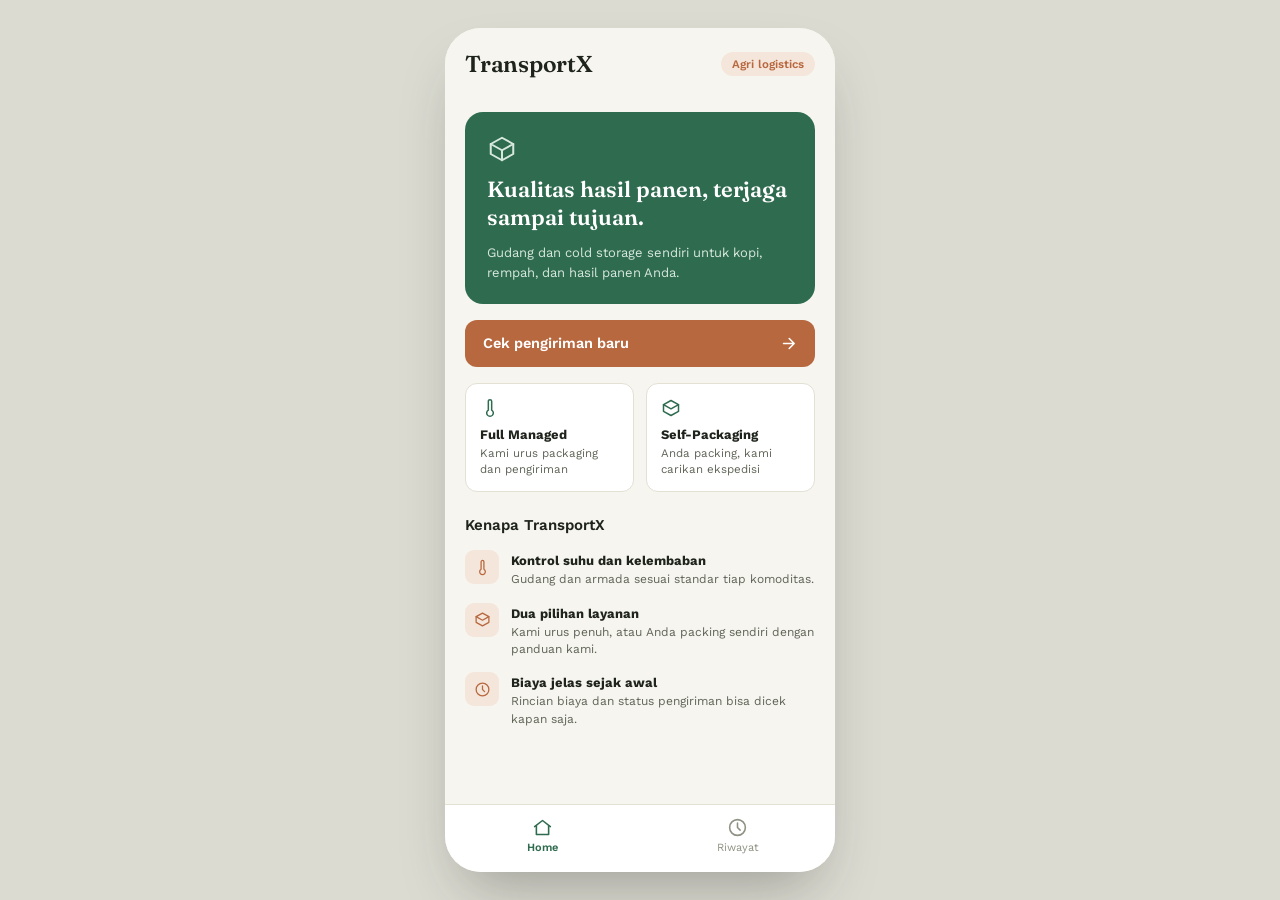
==== prototipe/index.html @ 49e521c5 "Initial commit: TransportX landing page and prototype - Landing page (index.html, style.css, script." ====
<!DOCTYPE html>
<html lang="id">
<head>
  <meta charset="UTF-8">
  <meta name="viewport" content="width=device-width, initial-scale=1.0, viewport-fit=cover">
  <title>TransportX — Prototype</title>
  <link rel="preconnect" href="https://fonts.googleapis.com">
  <link rel="preconnect" href="https://fonts.gstatic.com" crossorigin>
  <link href="https://fonts.googleapis.com/css2?family=Fraunces:opsz,wght@9..144,500;9..144,600&family=Work+Sans:wght@400;500;600&display=swap" rel="stylesheet">
  <link rel="stylesheet" href="style.css">
</head>
<body>

<div class="phone">
  <main id="app">

    <!-- ========== 1. HOME ========== -->
    <section class="screen active" id="screen-home" data-tabbar="true">
      <header class="topbar">
        <span class="brand">TransportX</span>
        <span class="pill">Agri logistics</span>
      </header>

      <div class="screen-body">
        <div class="hero">
          <svg class="hero-icon" viewBox="0 0 24 24" aria-hidden="true"><path d="M21 8l-9-5-9 5 9 5 9-5z"/><path d="M3 8v8l9 5 9-5V8"/><path d="M12 13v8"/></svg>
          <h1>Kualitas hasil panen, terjaga sampai tujuan.</h1>
          <p>Gudang dan cold storage sendiri untuk kopi, rempah, dan hasil panen Anda.</p>
        </div>

        <button class="btn btn-accent btn-wide" data-go="input">
          <span>Cek pengiriman baru</span>
          <svg viewBox="0 0 24 24" aria-hidden="true"><path d="M5 12h14M13 5l7 7-7 7"/></svg>
        </button>

        <div class="duo">
          <div class="mini-card">
            <svg viewBox="0 0 24 24" aria-hidden="true"><path d="M14 4v10.5a4 4 0 1 1-4 0V4a2 2 0 1 1 4 0z"/></svg>
            <strong>Full Managed</strong>
            <span>Kami urus packaging dan pengiriman</span>
          </div>
          <div class="mini-card">
            <svg viewBox="0 0 24 24" aria-hidden="true"><path d="M21 8l-9-5-9 5 9 5 9-5z"/><path d="M3 8v8l9 5 9-5V8"/></svg>
            <strong>Self-Packaging</strong>
            <span>Anda packing, kami carikan ekspedisi</span>
          </div>
        </div>

        <h2 class="section-label">Kenapa TransportX</h2>
        <ul class="why-list">
          <li>
            <span class="why-icon"><svg viewBox="0 0 24 24" aria-hidden="true"><path d="M14 4v10.5a4 4 0 1 1-4 0V4a2 2 0 1 1 4 0z"/></svg></span>
            <div><strong>Kontrol suhu dan kelembaban</strong><p>Gudang dan armada sesuai standar tiap komoditas.</p></div>
          </li>
          <li>
            <span class="why-icon"><svg viewBox="0 0 24 24" aria-hidden="true"><path d="M21 8l-9-5-9 5 9 5 9-5z"/><path d="M3 8v8l9 5 9-5V8"/></svg></span>
            <div><strong>Dua pilihan layanan</strong><p>Kami urus penuh, atau Anda packing sendiri dengan panduan kami.</p></div>
          </li>
          <li>
            <span class="why-icon"><svg viewBox="0 0 24 24" aria-hidden="true"><circle cx="12" cy="12" r="9"/><path d="M12 7v5l3 3"/></svg></span>
            <div><strong>Biaya jelas sejak awal</strong><p>Rincian biaya dan status pengiriman bisa dicek kapan saja.</p></div>
          </li>
        </ul>
      </div>
    </section>

    <!-- ========== 2. INPUT DATA ========== -->
    <section class="screen" id="screen-input">
      <header class="topbar topbar-nav">
        <button class="icon-btn" data-back aria-label="Kembali"><svg viewBox="0 0 24 24"><path d="M19 12H5M12 19l-7-7 7-7"/></svg></button>
        <span class="title">Data pengiriman</span>
      </header>

      <div class="screen-body">
        <div class="field">
          <label for="f-komoditas">Jenis komoditas</label>
          <div class="select-wrap">
            <select id="f-komoditas"></select>
            <svg viewBox="0 0 24 24" aria-hidden="true"><path d="M6 9l6 6 6-6"/></svg>
          </div>
        </div>

        <div class="field">
          <label for="f-berat">Berat (kg)</label>
          <input id="f-berat" type="number" min="1" inputmode="numeric" placeholder="Contoh: 500">
          <div class="chips" id="berat-chips">
            <button type="button" class="chip" data-berat="100">100 kg</button>
            <button type="button" class="chip" data-berat="250">250 kg</button>
            <button type="button" class="chip" data-berat="500">500 kg</button>
            <button type="button" class="chip" data-berat="1000">1 ton</button>
          </div>
        </div>

        <div class="field">
          <label for="f-asal">Kota asal</label>
          <div class="combo" id="combo-asal">
            <input id="f-asal" type="text" autocomplete="off" placeholder="Cari kota atau sentra produksi"
                   role="combobox" aria-expanded="false" aria-autocomplete="list" aria-controls="list-asal">
            <svg class="combo-chev" viewBox="0 0 24 24" aria-hidden="true"><path d="M6 9l6 6 6-6"/></svg>
            <ul class="combo-list" id="list-asal" role="listbox" aria-label="Pilihan kota asal"></ul>
          </div>
        </div>

        <div class="field">
          <label for="f-tujuan">Kota tujuan</label>
          <div class="combo" id="combo-tujuan">
            <input id="f-tujuan" type="text" autocomplete="off" placeholder="Cari kota tujuan"
                   role="combobox" aria-expanded="false" aria-autocomplete="list" aria-controls="list-tujuan">
            <svg class="combo-chev" viewBox="0 0 24 24" aria-hidden="true"><path d="M6 9l6 6 6-6"/></svg>
            <ul class="combo-list" id="list-tujuan" role="listbox" aria-label="Pilihan kota tujuan"></ul>
          </div>
        </div>

        <div class="callout">
          <svg viewBox="0 0 24 24" aria-hidden="true"><circle cx="12" cy="12" r="9"/><path d="M12 8v5"/><path d="M12 16h.01"/></svg>
          <p>Panduan packaging dan estimasi biaya akan menyesuaikan jenis komoditas yang Anda pilih.</p>
        </div>
      </div>

      <footer class="screen-footer">
        <button class="btn btn-primary btn-wide" id="btn-input-next">Lanjutkan</button>
      </footer>
    </section>

    <!-- ========== 3. PILIH LAYANAN ========== -->
    <section class="screen" id="screen-layanan">
      <header class="topbar topbar-nav">
        <button class="icon-btn" data-back aria-label="Kembali"><svg viewBox="0 0 24 24"><path d="M19 12H5M12 19l-7-7 7-7"/></svg></button>
        <span class="title">Pilih layanan</span>
      </header>

      <div class="screen-body">
        <div class="summary-card" id="layanan-summary"></div>

        <p class="lead">Mau packaging diurus siapa?</p>

        <button class="option-card" data-go="managed">
          <span class="option-icon"><svg viewBox="0 0 24 24" aria-hidden="true"><path d="M3 21h18"/><path d="M5 21V9l7-5 7 5v12"/><path d="M9 21v-6h6v6"/></svg></span>
          <span class="option-text">
            <strong>Full Managed</strong>
            <span>Kirim barang ke gudang kami. Packing, penyimpanan, dan pengiriman kami yang urus.</span>
            <em id="price-managed"></em>
          </span>
          <svg class="chev" viewBox="0 0 24 24" aria-hidden="true"><path d="M9 6l6 6-6 6"/></svg>
        </button>

        <button class="option-card" data-go="self">
          <span class="option-icon"><svg viewBox="0 0 24 24" aria-hidden="true"><path d="M21 8l-9-5-9 5 9 5 9-5z"/><path d="M3 8v8l9 5 9-5V8"/></svg></span>
          <span class="option-text">
            <strong>Self-Packaging</strong>
            <span>Anda packing sendiri dengan panduan kami, lalu pilih ekspedisi yang sesuai.</span>
            <em id="price-self"></em>
          </span>
          <svg class="chev" viewBox="0 0 24 24" aria-hidden="true"><path d="M9 6l6 6-6 6"/></svg>
        </button>
      </div>
    </section>

    <!-- ========== 4A. FULL MANAGED ========== -->
    <section class="screen" id="screen-managed">
      <header class="topbar topbar-nav">
        <button class="icon-btn" data-back aria-label="Kembali"><svg viewBox="0 0 24 24"><path d="M19 12H5M12 19l-7-7 7-7"/></svg></button>
        <span class="title">Full Managed</span>
      </header>

      <div class="screen-body" id="managed-content"></div>

      <footer class="screen-footer">
        <div class="total-row"><span>Total estimasi</span><strong id="managed-total"></strong></div>
        <button class="btn btn-primary btn-wide" id="btn-confirm-managed">Konfirmasi pengiriman</button>
      </footer>
    </section>

    <!-- ========== 4B. SELF-PACKAGING (halaman baru) ========== -->
    <section class="screen" id="screen-self">
      <header class="topbar topbar-nav">
        <button class="icon-btn" data-back aria-label="Kembali"><svg viewBox="0 0 24 24"><path d="M19 12H5M12 19l-7-7 7-7"/></svg></button>
        <span class="title">Self-Packaging</span>
      </header>

      <div class="stepper" aria-label="Langkah self-packaging">
        <div class="step" data-step="1"><span>1</span>Panduan</div>
        <div class="step-line"></div>
        <div class="step" data-step="2"><span>2</span>Checklist</div>
        <div class="step-line"></div>
        <div class="step" data-step="3"><span>3</span>Ekspedisi</div>
      </div>

      <div class="screen-body">
        <!-- Langkah 1: panduan -->
        <h2 class="section-label">Standar untuk <span id="self-komoditas-name"></span></h2>
        <div class="spec-grid" id="self-spec"></div>

        <h3 class="sub-label">Bahan yang perlu disiapkan</h3>
        <ul class="material-list" id="self-materials"></ul>

        <!-- Langkah 2: checklist -->
        <h2 class="section-label">Checklist packing</h2>
        <p class="hint">Centang setiap langkah setelah selesai dikerjakan.</p>
        <div class="progress"><div class="progress-bar" id="self-progress"></div></div>
        <ul class="checklist" id="self-checklist"></ul>

        <!-- Langkah 3: ekspedisi -->
        <h2 class="section-label">Pilih ekspedisi</h2>
        <p class="hint" id="self-exp-hint"></p>
        <div class="exp-list" id="self-expedisi" role="radiogroup" aria-label="Pilihan ekspedisi"></div>

        <div class="cost-card" id="self-cost"></div>
        <div id="self-value"></div>
      </div>

      <footer class="screen-footer">
        <p class="footer-note" id="self-footer-note"></p>
        <button class="btn btn-primary btn-wide" id="btn-confirm-self" disabled>Konfirmasi pengiriman</button>
      </footer>
    </section>

    <!-- ========== 5. RINGKASAN ========== -->
    <section class="screen" id="screen-ringkasan">
      <header class="topbar topbar-nav">
        <button class="icon-btn" data-back aria-label="Kembali"><svg viewBox="0 0 24 24"><path d="M19 12H5M12 19l-7-7 7-7"/></svg></button>
        <span class="title">Ringkasan pengiriman</span>
      </header>

      <div class="screen-body" id="ringkasan-content"></div>

      <footer class="screen-footer">
        <button class="btn btn-ghost btn-wide" id="btn-home">Kembali ke Home</button>
      </footer>
    </section>

    <!-- ========== 6. RIWAYAT ========== -->
    <section class="screen" id="screen-riwayat" data-tabbar="true">
      <header class="topbar">
        <span class="title">Riwayat pengiriman</span>
      </header>
      <div class="screen-body" id="riwayat-list"></div>
    </section>

  </main>

  <nav class="tabbar" id="tabbar">
    <button class="tab active" data-tab="home">
      <svg viewBox="0 0 24 24" aria-hidden="true"><path d="M3 11l9-7 9 7"/><path d="M5 10v10h14V10"/></svg>
      Home
    </button>
    <button class="tab" data-tab="riwayat">
      <svg viewBox="0 0 24 24" aria-hidden="true"><circle cx="12" cy="12" r="9"/><path d="M12 7v5l3 3"/></svg>
      Riwayat
    </button>
  </nav>

  <div class="toast" id="toast" role="status" aria-live="polite"></div>
</div>

<script src="script.js"></script>
</body>
</html>
---- prototipe/style.css ----
/* ===================== TOKENS ===================== */
:root {
  --bg: #F6F5EF;
  --surface: #FFFFFF;
  --border: #E3E0D4;
  --ink: #1E231C;
  --ink-soft: #5F6457;
  --muted: #8E9283;
  --primary: #2F6B4F;
  --primary-dark: #234F3A;
  --primary-soft: #E3EFE7;
  --accent: #B8683F;
  --accent-soft: #F5E6DB;
  --danger: #A63D2F;

  --r-sm: 8px;
  --r-md: 12px;
  --r-lg: 18px;

  --font-display: 'Fraunces', Georgia, serif;
  --font-body: 'Work Sans', system-ui, -apple-system, sans-serif;
}

* { box-sizing: border-box; }

html, body { height: 100%; }

body {
  margin: 0;
  font-family: var(--font-body);
  color: var(--ink);
  background: #DCDBD2;
  display: flex;
  align-items: center;
  justify-content: center;
  -webkit-font-smoothing: antialiased;
}

button { font-family: inherit; cursor: pointer; }
button:focus-visible, input:focus-visible, select:focus-visible {
  outline: 2px solid var(--primary);
  outline-offset: 2px;
}

svg { fill: none; stroke: currentColor; stroke-width: 1.8; stroke-linecap: round; stroke-linejoin: round; }

/* ===================== PHONE FRAME ===================== */
.phone {
  position: relative;
  width: 390px;
  height: 844px;
  max-height: 100vh;
  background: var(--bg);
  border-radius: 36px;
  overflow: hidden;
  display: flex;
  flex-direction: column;
  box-shadow: 0 30px 60px -20px rgba(30, 35, 28, 0.35);
}

@media (max-width: 480px) {
  body { background: var(--bg); align-items: stretch; }
  .phone { width: 100%; height: 100dvh; max-height: none; border-radius: 0; box-shadow: none; }
}

#app { flex: 1; min-height: 0; position: relative; }

/* ===================== SCREENS ===================== */
.screen {
  position: absolute;
  inset: 0;
  display: none;
  flex-direction: column;
  background: var(--bg);
}
.screen.active { display: flex; animation: enter 0.22s ease-out; }

@keyframes enter {
  from { opacity: 0; transform: translateX(12px); }
  to   { opacity: 1; transform: none; }
}
@media (prefers-reduced-motion: reduce) {
  .screen.active { animation: none; }
}

.screen-body {
  flex: 1;
  overflow-y: auto;
  padding: 20px;
  display: flex;
  flex-direction: column;
  gap: 16px;
}

.screen-footer {
  padding: 14px 20px 22px;
  background: var(--surface);
  border-top: 1px solid var(--border);
  display: flex;
  flex-direction: column;
  gap: 10px;
}

/* ===================== TOP BAR ===================== */
.topbar {
  display: flex;
  align-items: center;
  justify-content: space-between;
  padding: 22px 20px 14px;
}
.topbar-nav {
  justify-content: flex-start;
  gap: 12px;
  background: var(--surface);
  border-bottom: 1px solid var(--border);
}
.brand {
  font-family: var(--font-display);
  font-size: 23px;
  font-weight: 600;
  letter-spacing: -0.01em;
}
.title { font-size: 16px; font-weight: 600; }
.pill {
  background: var(--accent-soft);
  color: var(--accent);
  font-size: 11.5px;
  font-weight: 600;
  padding: 5px 11px;
  border-radius: 99px;
}
.icon-btn {
  width: 36px; height: 36px;
  border: none;
  border-radius: 10px;
  background: var(--bg);
  display: grid;
  place-items: center;
  color: var(--ink);
}
.icon-btn svg { width: 18px; height: 18px; stroke-width: 2; }

/* ===================== BUTTONS ===================== */
.btn {
  border: none;
  border-radius: var(--r-md);
  padding: 15px 18px;
  font-size: 14.5px;
  font-weight: 600;
  display: inline-flex;
  align-items: center;
  justify-content: center;
  gap: 8px;
  transition: background 0.15s, opacity 0.15s;
}
.btn svg { width: 17px; height: 17px; stroke-width: 2.2; }
.btn-wide { width: 100%; }
.btn-primary { background: var(--primary); color: #fff; }
.btn-primary:hover { background: var(--primary-dark); }
.btn-primary:disabled { background: #B9C2B6; cursor: not-allowed; }
.btn-accent { background: var(--accent); color: #fff; justify-content: space-between; }
.btn-ghost { background: transparent; border: 1.5px solid var(--border); color: var(--ink); }

/* ===================== HOME ===================== */
.hero {
  background: var(--primary);
  color: #fff;
  border-radius: var(--r-lg);
  padding: 22px;
  display: flex;
  flex-direction: column;
  gap: 12px;
}
.hero-icon { width: 30px; height: 30px; stroke: #D7E8DD; stroke-width: 1.6; }
.hero h1 {
  margin: 0;
  font-family: var(--font-display);
  font-size: 22px;
  font-weight: 600;
  line-height: 1.25;
}
.hero p { margin: 0; font-size: 13px; line-height: 1.5; color: #D7E8DD; }

.duo { display: grid; grid-template-columns: 1fr 1fr; gap: 12px; }
.mini-card {
  background: var(--surface);
  border: 1px solid var(--border);
  border-radius: var(--r-md);
  padding: 14px;
  display: flex;
  flex-direction: column;
  gap: 3px;
}
.mini-card svg { width: 20px; height: 20px; color: var(--primary); margin-bottom: 6px; }
.mini-card strong { font-size: 13px; }
.mini-card span { font-size: 11.5px; color: var(--ink-soft); line-height: 1.4; }

.section-label {
  margin: 8px 0 0;
  font-size: 15px;
  font-weight: 600;
  color: var(--ink);
}
.sub-label { margin: 4px 0 0; font-size: 13px; font-weight: 600; color: var(--ink-soft); }
.hint { margin: -8px 0 0; font-size: 12px; color: var(--muted); line-height: 1.5; }
.lead { margin: 4px 0 0; font-size: 14px; font-weight: 600; }

.why-list { list-style: none; margin: 0; padding: 0; display: flex; flex-direction: column; gap: 14px; }
.why-list li { display: flex; gap: 12px; align-items: flex-start; }
.why-icon {
  width: 34px; height: 34px;
  border-radius: 9px;
  background: var(--accent-soft);
  color: var(--accent);
  display: grid;
  place-items: center;
  flex-shrink: 0;
}
.why-icon svg { width: 17px; height: 17px; }
.why-list strong { font-size: 13px; }
.why-list p { margin: 2px 0 0; font-size: 12px; color: var(--ink-soft); line-height: 1.45; }

/* ===================== FORM ===================== */
.field { display: flex; flex-direction: column; gap: 7px; min-width: 0; }
.field-row { display: flex; gap: 12px; }
/* flex:1 hanya berlaku saat field berdampingan — kalau bertumpuk, ia justru bikin field melar */
.field-row .field { flex: 1; }
.field label { font-size: 12.5px; font-weight: 600; color: var(--ink-soft); }
.field input, .field select {
  width: 100%;
  border: 1px solid var(--border);
  border-radius: 10px;
  padding: 13px 14px;
  font: inherit;
  font-size: 14px;
  color: var(--ink);
  background: var(--surface);
  appearance: none;
}
.field input.invalid { border-color: var(--danger); background: #FBF1EF; }
.select-wrap { position: relative; }
.select-wrap svg {
  position: absolute; right: 14px; top: 50%;
  width: 16px; height: 16px;
  transform: translateY(-50%);
  color: var(--ink-soft);
  pointer-events: none;
}

/* ---- tombol cepat berat ---- */
.chips { display: flex; gap: 7px; flex-wrap: wrap; }
.chip {
  border: 1px solid var(--border);
  background: var(--surface);
  color: var(--ink-soft);
  border-radius: 999px;
  padding: 6px 13px;
  font-size: 12.5px;
  font-weight: 500;
  transition: background 0.15s, border-color 0.15s, color 0.15s;
}
.chip:hover { border-color: var(--primary); }
.chip.active {
  background: var(--primary-soft);
  border-color: var(--primary);
  color: var(--primary-dark);
  font-weight: 600;
}

/* ---- dropdown kota yang bisa dicari ---- */
.combo { position: relative; }
.combo-chev {
  position: absolute; right: 14px; top: 23px;
  width: 16px; height: 16px;
  transform: translateY(-50%);
  color: var(--ink-soft);
  transition: transform 0.18s;
  cursor: pointer;
}
.combo.open .combo-chev { transform: translateY(-50%) rotate(180deg); }
.combo input { padding-right: 38px; }
.combo.open input { border-color: var(--primary); }

.combo-list {
  position: absolute;
  top: calc(100% + 6px); left: 0; right: 0;
  z-index: 20;
  margin: 0;
  padding: 6px;
  list-style: none;
  max-height: 216px;
  overflow-y: auto;
  background: var(--surface);
  border: 1px solid var(--border);
  border-radius: var(--r-md);
  box-shadow: 0 14px 28px -10px rgba(30, 35, 28, 0.28);
  display: none;
}
.combo.open .combo-list { display: block; }

.combo-item {
  display: flex;
  align-items: center;
  justify-content: space-between;
  gap: 10px;
  padding: 9px 10px;
  border-radius: var(--r-sm);
  cursor: pointer;
}
.combo-item:hover, .combo-item.active { background: var(--primary-soft); }
.combo-text { display: flex; flex-direction: column; gap: 1px; min-width: 0; }
.combo-text strong { font-size: 13.5px; font-weight: 500; }
.combo-text span { font-size: 11.5px; color: var(--muted); }
.combo-tag {
  flex-shrink: 0;
  font-size: 10px;
  font-weight: 600;
  background: var(--accent-soft);
  color: var(--accent);
  padding: 3px 8px;
  border-radius: 999px;
}
.combo-empty { padding: 14px 10px; font-size: 12.5px; color: var(--muted); text-align: center; }

.callout {
  background: var(--accent-soft);
  color: var(--accent);
  border-radius: var(--r-md);
  padding: 13px 14px;
  display: flex;
  gap: 10px;
  align-items: flex-start;
}
.callout svg { width: 17px; height: 17px; flex-shrink: 0; margin-top: 1px; }
.callout p { margin: 0; font-size: 12px; line-height: 1.5; }

/* ===================== PILIH LAYANAN ===================== */
.summary-card {
  background: var(--surface);
  border: 1px solid var(--border);
  border-radius: var(--r-md);
  padding: 14px 16px;
  display: grid;
  grid-template-columns: 1fr 1fr;
  gap: 10px 16px;
}
.summary-card div { display: flex; flex-direction: column; gap: 2px; }
.summary-card span { font-size: 11.5px; color: var(--muted); }
.summary-card strong { font-size: 13.5px; }
.summary-card .span2 {
  grid-column: 1 / -1;
  border-top: 1px solid var(--border);
  padding-top: 10px;
}
.summary-card .span2 strong { color: var(--primary); }

.option-card {
  width: 100%;
  text-align: left;
  background: var(--surface);
  border: 1.5px solid var(--border);
  border-radius: var(--r-lg);
  padding: 16px;
  display: flex;
  gap: 14px;
  align-items: flex-start;
  transition: border-color 0.15s;
  color: var(--ink);
}
.option-card:hover { border-color: var(--primary); }
.option-icon {
  width: 42px; height: 42px;
  border-radius: 11px;
  background: var(--primary-soft);
  color: var(--primary);
  display: grid;
  place-items: center;
  flex-shrink: 0;
}
.option-icon svg { width: 21px; height: 21px; }
.option-text { display: flex; flex-direction: column; gap: 4px; flex: 1; }
.option-text strong { font-size: 15px; }
.option-text span { font-size: 12.5px; color: var(--ink-soft); line-height: 1.45; }
.option-text em { font-style: normal; font-size: 12.5px; font-weight: 600; color: var(--primary); margin-top: 4px; }
.chev { width: 18px; height: 18px; color: var(--muted); align-self: center; }

/* ===================== MANAGED ===================== */
.info-card {
  background: var(--surface);
  border: 1px solid var(--border);
  border-radius: var(--r-md);
  padding: 16px;
  display: flex;
  flex-direction: column;
  gap: 8px;
}
.info-card h3 { margin: 0; font-size: 13.5px; font-weight: 600; }
.info-card p { margin: 0; font-size: 13px; color: var(--ink-soft); line-height: 1.5; }

.steps { list-style: none; margin: 0; padding: 0; display: flex; flex-direction: column; gap: 12px; }
.steps li { display: flex; gap: 12px; align-items: center; font-size: 13px; }
.steps li b {
  width: 24px; height: 24px;
  border-radius: 50%;
  background: var(--primary);
  color: #fff;
  font-size: 11.5px;
  display: grid;
  place-items: center;
  flex-shrink: 0;
}

/* Kartu perlindungan nilai — argumen utama: premi kecil, kerugian dicegah besar */
.value-card {
  background: var(--primary-soft);
  border: 1px solid #C8DFD1;
  border-radius: var(--r-md);
  padding: 16px;
  display: flex;
  flex-direction: column;
  gap: 12px;
}
.value-card h3 { margin: 0; font-size: 13.5px; font-weight: 600; color: var(--primary-dark); }
.value-hero { display: flex; flex-direction: column; gap: 2px; }
.value-hero span { font-size: 11.5px; color: var(--ink-soft); }
.value-hero strong {
  font-family: var(--font-display);
  font-size: 26px;
  font-weight: 600;
  color: var(--primary-dark);
  line-height: 1.15;
}
.value-card .breakdown div { color: var(--ink-soft); }
.value-card .breakdown div strong { color: var(--primary-dark); }
.value-note {
  margin: 0;
  font-size: 12.5px;
  line-height: 1.5;
  color: var(--ink-soft);
  border-top: 1px solid #C8DFD1;
  padding-top: 10px;
}
.value-note b { color: var(--primary-dark); font-weight: 600; }
.value-disclaimer { margin: 0; font-size: 11px; line-height: 1.45; color: var(--muted); }
.value-card.compact .value-note { border-top: none; padding-top: 0; }

.breakdown { display: flex; flex-direction: column; gap: 8px; }
.breakdown div { display: flex; justify-content: space-between; font-size: 13px; color: var(--ink-soft); }
.breakdown div strong { color: var(--ink); font-weight: 600; }

.total-row { display: flex; justify-content: space-between; align-items: baseline; }
.total-row span { font-size: 12.5px; color: var(--ink-soft); }
.total-row strong { font-family: var(--font-display); font-size: 21px; font-weight: 600; }

/* ===================== SELF-PACKAGING ===================== */
.stepper {
  display: flex;
  align-items: center;
  gap: 6px;
  padding: 12px 20px;
  background: var(--surface);
  border-bottom: 1px solid var(--border);
}
.step {
  display: flex;
  align-items: center;
  gap: 6px;
  font-size: 12px;
  font-weight: 500;
  color: var(--muted);
  white-space: nowrap;
}
.step span {
  width: 22px; height: 22px;
  border-radius: 50%;
  border: 1.5px solid var(--border);
  display: grid;
  place-items: center;
  font-size: 11px;
  font-weight: 600;
}
.step.current { color: var(--ink); }
.step.current span { border-color: var(--primary); color: var(--primary); }
.step.done { color: var(--primary); }
.step.done span { background: var(--primary); border-color: var(--primary); color: #fff; }
.step-line { flex: 1; height: 1.5px; background: var(--border); min-width: 10px; }

.spec-grid { display: grid; grid-template-columns: 1fr 1fr; gap: 10px; }
.spec {
  background: var(--surface);
  border: 1px solid var(--border);
  border-radius: var(--r-md);
  padding: 12px 14px;
  display: flex;
  flex-direction: column;
  gap: 2px;
}
.spec svg { width: 17px; height: 17px; color: var(--primary); margin-bottom: 4px; }
.spec span { font-size: 11.5px; color: var(--muted); }
.spec strong { font-size: 14px; }
.spec.wide { grid-column: 1 / -1; flex-direction: row; align-items: center; gap: 10px; }
.spec.wide svg { margin: 0; flex-shrink: 0; }
.spec.warn { background: var(--accent-soft); border-color: transparent; }
.spec.warn svg, .spec.warn strong { color: var(--accent); }

.material-list { list-style: none; margin: 0; padding: 0; display: flex; flex-wrap: wrap; gap: 8px; }
.material-list li {
  background: var(--primary-soft);
  color: var(--primary-dark);
  font-size: 12.5px;
  font-weight: 500;
  padding: 7px 12px;
  border-radius: 99px;
}

.progress { height: 6px; background: var(--border); border-radius: 99px; overflow: hidden; }
.progress-bar { height: 100%; width: 0; background: var(--primary); border-radius: 99px; transition: width 0.25s ease; }

.checklist { list-style: none; margin: 0; padding: 0; display: flex; flex-direction: column; gap: 8px; }
.check-item {
  display: flex;
  gap: 12px;
  align-items: flex-start;
  background: var(--surface);
  border: 1px solid var(--border);
  border-radius: var(--r-md);
  padding: 13px 14px;
  cursor: pointer;
  transition: border-color 0.15s, background 0.15s;
}
.check-item input { position: absolute; opacity: 0; pointer-events: none; }
.check-box {
  width: 20px; height: 20px;
  border-radius: 6px;
  border: 1.5px solid var(--border);
  flex-shrink: 0;
  display: grid;
  place-items: center;
  margin-top: 1px;
  background: var(--surface);
}
.check-box svg { width: 13px; height: 13px; stroke: #fff; stroke-width: 3; opacity: 0; }
.check-text { font-size: 13px; line-height: 1.45; }
.check-item.checked { border-color: var(--primary); background: var(--primary-soft); }
.check-item.checked .check-box { background: var(--primary); border-color: var(--primary); }
.check-item.checked .check-box svg { opacity: 1; }
.check-item:focus-within { outline: 2px solid var(--primary); outline-offset: 2px; }

.exp-list { display: flex; flex-direction: column; gap: 10px; }
.exp {
  width: 100%;
  text-align: left;
  display: flex;
  gap: 12px;
  align-items: center;
  background: var(--surface);
  border: 1.5px solid var(--border);
  border-radius: var(--r-md);
  padding: 13px 14px;
  color: var(--ink);
}
.exp .radio {
  width: 20px; height: 20px;
  border-radius: 50%;
  border: 2px solid var(--border);
  flex-shrink: 0;
  display: grid;
  place-items: center;
}
.exp .radio::after {
  content: "";
  width: 9px; height: 9px;
  border-radius: 50%;
  background: var(--primary);
  transform: scale(0);
  transition: transform 0.15s;
}
.exp-info { flex: 1; display: flex; flex-direction: column; gap: 2px; }
.exp-info strong { font-size: 13.5px; }
.exp-info span { font-size: 11.5px; color: var(--muted); }
.exp-price { font-size: 13px; font-weight: 600; }
.exp.selected { border-color: var(--primary); background: var(--primary-soft); }
.exp.selected .radio { border-color: var(--primary); }
.exp.selected .radio::after { transform: scale(1); }
.exp:disabled { opacity: 0.45; cursor: not-allowed; }
.tag {
  display: inline-block;
  font-size: 10.5px;
  font-weight: 600;
  padding: 2px 7px;
  border-radius: 99px;
  background: var(--accent-soft);
  color: var(--accent);
  margin-left: 4px;
  vertical-align: 1px;
}

.cost-card {
  background: var(--surface);
  border: 1px solid var(--border);
  border-radius: var(--r-md);
  padding: 14px 16px;
}
.cost-card:empty { display: none; }
#self-value:empty { display: none; }
.footer-note { margin: 0; font-size: 12px; color: var(--muted); text-align: center; }
.footer-note:empty { display: none; }

/* ===================== RINGKASAN ===================== */
.success {
  display: flex;
  flex-direction: column;
  align-items: center;
  gap: 10px;
  text-align: center;
  padding-top: 8px;
}
.success-badge {
  width: 70px; height: 70px;
  border-radius: 50%;
  background: var(--primary);
  display: grid;
  place-items: center;
  animation: pop 0.35s ease-out;
}
.success-badge svg { width: 32px; height: 32px; stroke: #fff; stroke-width: 2.6; }
@keyframes pop { from { transform: scale(0.6); opacity: 0; } to { transform: scale(1); opacity: 1; } }
@media (prefers-reduced-motion: reduce) { .success-badge { animation: none; } }
.success h2 { margin: 0; font-family: var(--font-display); font-size: 20px; font-weight: 600; }
.success p { margin: 0; font-size: 12px; color: var(--muted); }

.detail-card {
  background: var(--surface);
  border: 1px solid var(--border);
  border-radius: var(--r-md);
  padding: 4px 16px;
}
.detail-row {
  display: flex;
  justify-content: space-between;
  gap: 12px;
  padding: 11px 0;
  border-bottom: 1px solid var(--border);
  font-size: 13px;
}
.detail-row:last-child { border-bottom: none; }
.detail-row span { color: var(--muted); }
.detail-row strong { text-align: right; font-weight: 600; }
.status-badge {
  background: var(--accent-soft);
  color: var(--accent);
  font-size: 11.5px;
  font-weight: 600;
  padding: 3px 11px;
  border-radius: 99px;
}

.timeline { list-style: none; margin: 0; padding: 0; }
.timeline li { display: flex; gap: 12px; position: relative; padding-bottom: 20px; }
.timeline li:last-child { padding-bottom: 0; }
.timeline li::before {
  content: "";
  position: absolute;
  left: 9px; top: 20px; bottom: 0;
  width: 2px;
  background: var(--border);
}
.timeline li:last-child::before { display: none; }
.timeline li.done::before { background: var(--primary); }
.dot {
  width: 20px; height: 20px;
  border-radius: 50%;
  border: 2px solid var(--border);
  background: var(--bg);
  flex-shrink: 0;
  display: grid;
  place-items: center;
  position: relative;
  z-index: 1;
}
.timeline li.done .dot, .timeline li.now .dot { background: var(--primary); border-color: var(--primary); }
.timeline li.done .dot svg { width: 11px; height: 11px; stroke: #fff; stroke-width: 3; }
.timeline li.now .dot::after { content: ""; width: 7px; height: 7px; border-radius: 50%; background: #fff; }
.timeline strong { display: block; font-size: 13px; }
.timeline small { font-size: 11.5px; color: var(--muted); }
.timeline li.todo strong { color: var(--muted); font-weight: 500; }

/* ===================== RIWAYAT ===================== */
.empty {
  margin: auto;
  text-align: center;
  display: flex;
  flex-direction: column;
  align-items: center;
  gap: 10px;
  color: var(--ink-soft);
  max-width: 260px;
}
.empty svg { width: 40px; height: 40px; color: var(--muted); }
.empty p { margin: 0; font-size: 13px; line-height: 1.5; }

.history-item {
  width: 100%;
  text-align: left;
  font: inherit;
  color: var(--ink);
  background: var(--surface);
  border: 1px solid var(--border);
  border-radius: var(--r-md);
  padding: 14px 16px;
  display: flex;
  flex-direction: column;
  gap: 6px;
  transition: border-color 0.15s;
}
.history-item:hover { border-color: var(--primary); }
.history-top { display: flex; justify-content: space-between; align-items: center; }
.history-top strong { font-size: 13.5px; }
.history-item p { margin: 0; font-size: 12.5px; color: var(--ink-soft); }
.history-meta { display: flex; justify-content: space-between; font-size: 12px; color: var(--muted); }

/* ===================== TABBAR & TOAST ===================== */
.tabbar {
  display: flex;
  background: var(--surface);
  border-top: 1px solid var(--border);
  padding: 8px 0 14px;
}
.tabbar.hidden { display: none; }
.tab {
  flex: 1;
  border: none;
  background: none;
  display: flex;
  flex-direction: column;
  align-items: center;
  gap: 3px;
  font-size: 11px;
  color: var(--muted);
  padding: 4px 0;
}
.tab svg { width: 21px; height: 21px; }
.tab.active { color: var(--primary); font-weight: 600; }

.toast {
  position: absolute;
  left: 20px; right: 20px; bottom: 96px;
  background: var(--ink);
  color: #fff;
  font-size: 13px;
  padding: 12px 16px;
  border-radius: var(--r-md);
  opacity: 0;
  transform: translateY(8px);
  transition: opacity 0.2s, transform 0.2s;
  pointer-events: none;
  z-index: 10;
}
.toast.show { opacity: 1; transform: none; }
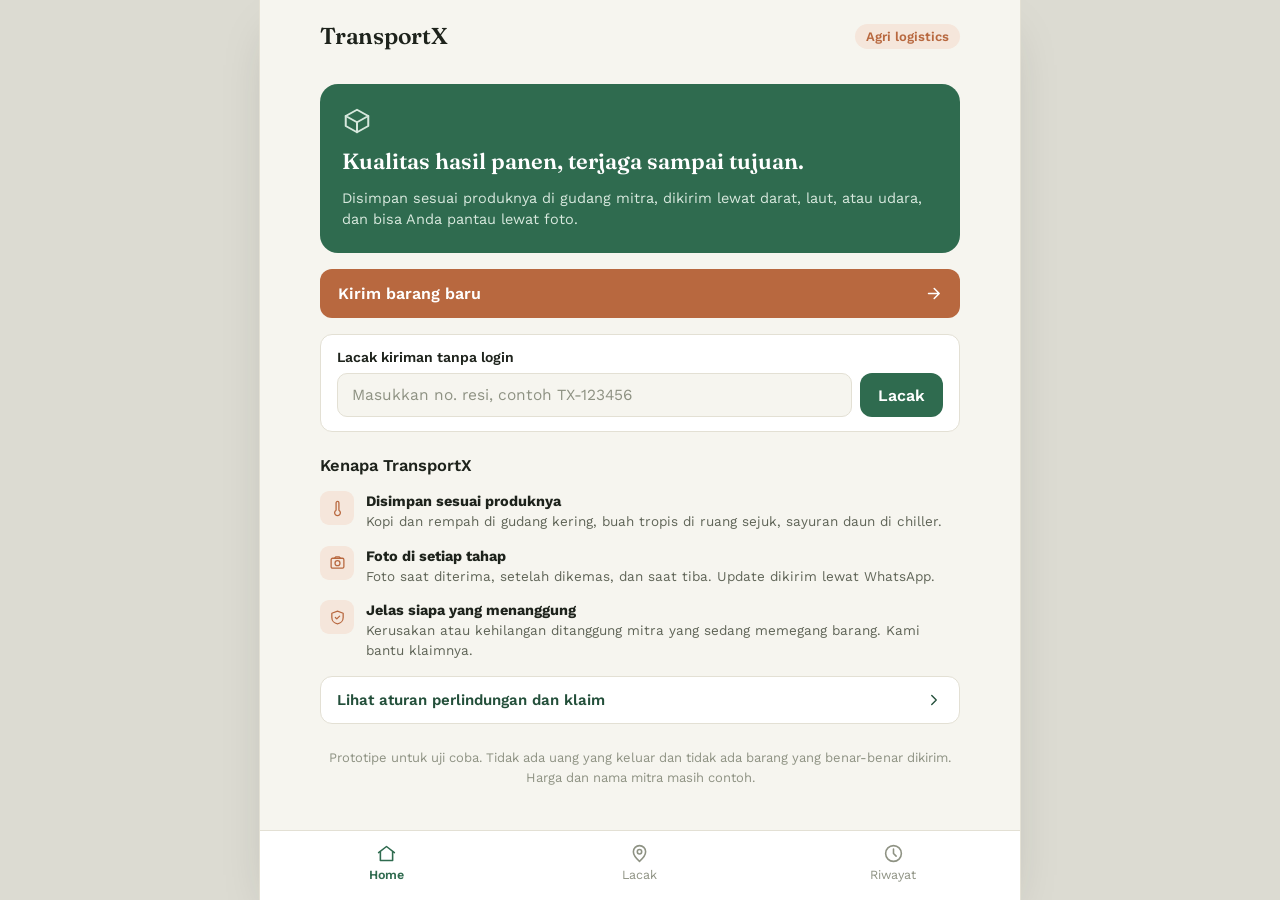
==== commit 522eabff: "Update website and prototype v2 for Vercel - Website copy updated for petani, UMKM, and business buy" ====
--- a/prototipe/index.html
+++ b/prototipe/index.html
@@ -3,10 +3,11 @@
 <head>
   <meta charset="UTF-8">
   <meta name="viewport" content="width=device-width, initial-scale=1.0, viewport-fit=cover">
-  <title>TransportX — Prototype</title>
+  <title>TransportX — Prototype v2</title>
   <link rel="preconnect" href="https://fonts.googleapis.com">
   <link rel="preconnect" href="https://fonts.gstatic.com" crossorigin>
   <link href="https://fonts.googleapis.com/css2?family=Fraunces:opsz,wght@9..144,500;9..144,600&family=Work+Sans:wght@400;500;600&display=swap" rel="stylesheet">
+  <link rel="icon" href="../assets/logo.svg" type="image/svg+xml">
   <link rel="stylesheet" href="style.css">
 </head>
 <body>
@@ -25,42 +26,45 @@
         <div class="hero">
           <svg class="hero-icon" viewBox="0 0 24 24" aria-hidden="true"><path d="M21 8l-9-5-9 5 9 5 9-5z"/><path d="M3 8v8l9 5 9-5V8"/><path d="M12 13v8"/></svg>
           <h1>Kualitas hasil panen, terjaga sampai tujuan.</h1>
-          <p>Gudang dan cold storage sendiri untuk kopi, rempah, dan hasil panen Anda.</p>
+          <p>Disimpan sesuai produknya di gudang mitra, dikirim lewat darat, laut, atau udara, dan bisa Anda pantau lewat foto.</p>
         </div>
 
         <button class="btn btn-accent btn-wide" data-go="input">
-          <span>Cek pengiriman baru</span>
+          <span>Kirim barang baru</span>
           <svg viewBox="0 0 24 24" aria-hidden="true"><path d="M5 12h14M13 5l7 7-7 7"/></svg>
         </button>
 
-        <div class="duo">
-          <div class="mini-card">
-            <svg viewBox="0 0 24 24" aria-hidden="true"><path d="M14 4v10.5a4 4 0 1 1-4 0V4a2 2 0 1 1 4 0z"/></svg>
-            <strong>Full Managed</strong>
-            <span>Kami urus packaging dan pengiriman</span>
-          </div>
-          <div class="mini-card">
-            <svg viewBox="0 0 24 24" aria-hidden="true"><path d="M21 8l-9-5-9 5 9 5 9-5z"/><path d="M3 8v8l9 5 9-5V8"/></svg>
-            <strong>Self-Packaging</strong>
-            <span>Anda packing, kami carikan ekspedisi</span>
-          </div>
-        </div>
+        <form class="track-box" id="home-track">
+          <label for="home-resi">Lacak kiriman tanpa login</label>
+          <div class="track-row">
+            <input id="home-resi" type="text" placeholder="Masukkan no. resi, contoh TX-123456" autocomplete="off">
+            <button class="btn btn-primary" type="submit">Lacak</button>
+          </div>
+        </form>
 
         <h2 class="section-label">Kenapa TransportX</h2>
         <ul class="why-list">
           <li>
             <span class="why-icon"><svg viewBox="0 0 24 24" aria-hidden="true"><path d="M14 4v10.5a4 4 0 1 1-4 0V4a2 2 0 1 1 4 0z"/></svg></span>
-            <div><strong>Kontrol suhu dan kelembaban</strong><p>Gudang dan armada sesuai standar tiap komoditas.</p></div>
+            <div><strong>Disimpan sesuai produknya</strong><p>Kopi dan rempah di gudang kering, buah tropis di ruang sejuk, sayuran daun di chiller.</p></div>
           </li>
           <li>
-            <span class="why-icon"><svg viewBox="0 0 24 24" aria-hidden="true"><path d="M21 8l-9-5-9 5 9 5 9-5z"/><path d="M3 8v8l9 5 9-5V8"/></svg></span>
-            <div><strong>Dua pilihan layanan</strong><p>Kami urus penuh, atau Anda packing sendiri dengan panduan kami.</p></div>
+            <span class="why-icon"><svg viewBox="0 0 24 24" aria-hidden="true"><rect x="3" y="6" width="18" height="14" rx="2"/><circle cx="12" cy="13" r="3.5"/><path d="M8 6l1.5-2h5L16 6"/></svg></span>
+            <div><strong>Foto di setiap tahap</strong><p>Foto saat diterima, setelah dikemas, dan saat tiba. Update dikirim lewat WhatsApp.</p></div>
           </li>
           <li>
-            <span class="why-icon"><svg viewBox="0 0 24 24" aria-hidden="true"><circle cx="12" cy="12" r="9"/><path d="M12 7v5l3 3"/></svg></span>
-            <div><strong>Biaya jelas sejak awal</strong><p>Rincian biaya dan status pengiriman bisa dicek kapan saja.</p></div>
+            <span class="why-icon"><svg viewBox="0 0 24 24" aria-hidden="true"><path d="M12 3l8 3v6c0 4.5-3.4 8.3-8 9-4.6-.7-8-4.5-8-9V6z"/><path d="M9 12l2 2 4-4"/></svg></span>
+            <div><strong>Jelas siapa yang menanggung</strong><p>Kerusakan atau kehilangan ditanggung mitra yang sedang memegang barang. Kami bantu klaimnya.</p></div>
           </li>
         </ul>
+
+        <button class="link-card" data-go="perlindungan">
+          <span>Lihat aturan perlindungan dan klaim</span>
+          <svg viewBox="0 0 24 24" aria-hidden="true"><path d="M9 6l6 6-6 6"/></svg>
+        </button>
+
+        <p class="proto-note">Prototipe untuk uji coba. Tidak ada uang yang keluar dan tidak ada barang yang benar-benar dikirim. Harga dan nama mitra masih contoh.</p>
+        <button class="btn-text" id="btn-panel-open">Panel moderator</button>
       </div>
     </section>
 
@@ -69,6 +73,7 @@
       <header class="topbar topbar-nav">
         <button class="icon-btn" data-back aria-label="Kembali"><svg viewBox="0 0 24 24"><path d="M19 12H5M12 19l-7-7 7-7"/></svg></button>
         <span class="title">Data pengiriman</span>
+        <button class="icon-btn home-btn" data-home aria-label="Ke Home"><svg viewBox="0 0 24 24"><path d="M3 11l9-7 9 7"/><path d="M5 10v10h14V10"/></svg><span>Home</span></button>
       </header>
 
       <div class="screen-body">
@@ -78,17 +83,25 @@
             <select id="f-komoditas"></select>
             <svg viewBox="0 0 24 24" aria-hidden="true"><path d="M6 9l6 6 6-6"/></svg>
           </div>
+          <p class="field-help" id="komoditas-help"></p>
         </div>
 
         <div class="field">
           <label for="f-berat">Berat (kg)</label>
           <input id="f-berat" type="number" min="1" inputmode="numeric" placeholder="Contoh: 500">
           <div class="chips" id="berat-chips">
+            <button type="button" class="chip" data-berat="50">50 kg</button>
             <button type="button" class="chip" data-berat="100">100 kg</button>
             <button type="button" class="chip" data-berat="250">250 kg</button>
             <button type="button" class="chip" data-berat="500">500 kg</button>
             <button type="button" class="chip" data-berat="1000">1 ton</button>
           </div>
+        </div>
+
+        <div class="field">
+          <label for="f-nilai">Nilai barang (Rp)</label>
+          <input id="f-nilai" type="text" inputmode="numeric" placeholder="Contoh: 25.000.000">
+          <p class="field-help">Dipakai sebagai dasar klaim kalau barang rusak atau hilang. Isi sesuai harga jual barang Anda.</p>
         </div>
 
         <div class="field">
@@ -101,6 +114,8 @@
           </div>
         </div>
 
+        <div class="hub-card" id="hub-card" hidden></div>
+
         <div class="field">
           <label for="f-tujuan">Kota tujuan</label>
           <div class="combo" id="combo-tujuan">
@@ -109,11 +124,7 @@
             <svg class="combo-chev" viewBox="0 0 24 24" aria-hidden="true"><path d="M6 9l6 6 6-6"/></svg>
             <ul class="combo-list" id="list-tujuan" role="listbox" aria-label="Pilihan kota tujuan"></ul>
           </div>
-        </div>
-
-        <div class="callout">
-          <svg viewBox="0 0 24 24" aria-hidden="true"><circle cx="12" cy="12" r="9"/><path d="M12 8v5"/><path d="M12 16h.01"/></svg>
-          <p>Panduan packaging dan estimasi biaya akan menyesuaikan jenis komoditas yang Anda pilih.</p>
+          <p class="field-help">Kota Anda tidak ada di daftar? Pilih kota terdekat. Kurir lokal mitra bisa menjemput dari lokasi Anda.</p>
         </div>
       </div>
 
@@ -127,18 +138,19 @@
       <header class="topbar topbar-nav">
         <button class="icon-btn" data-back aria-label="Kembali"><svg viewBox="0 0 24 24"><path d="M19 12H5M12 19l-7-7 7-7"/></svg></button>
         <span class="title">Pilih layanan</span>
+        <button class="icon-btn home-btn" data-home aria-label="Ke Home"><svg viewBox="0 0 24 24"><path d="M3 11l9-7 9 7"/><path d="M5 10v10h14V10"/></svg><span>Home</span></button>
       </header>
 
       <div class="screen-body">
         <div class="summary-card" id="layanan-summary"></div>
 
-        <p class="lead">Mau packaging diurus siapa?</p>
+        <p class="lead">Mau dikemas oleh siapa?</p>
 
         <button class="option-card" data-go="managed">
           <span class="option-icon"><svg viewBox="0 0 24 24" aria-hidden="true"><path d="M3 21h18"/><path d="M5 21V9l7-5 7 5v12"/><path d="M9 21v-6h6v6"/></svg></span>
           <span class="option-text">
             <strong>Full Managed</strong>
-            <span>Kirim barang ke gudang kami. Packing, penyimpanan, dan pengiriman kami yang urus.</span>
+            <span>Barang diantar atau dijemput ke gudang mitra. Kami cek mutunya, kemas, simpan, dan kirim. Cocok untuk kiriman besar.</span>
             <em id="price-managed"></em>
           </span>
           <svg class="chev" viewBox="0 0 24 24" aria-hidden="true"><path d="M9 6l6 6-6 6"/></svg>
@@ -148,7 +160,7 @@
           <span class="option-icon"><svg viewBox="0 0 24 24" aria-hidden="true"><path d="M21 8l-9-5-9 5 9 5 9-5z"/><path d="M3 8v8l9 5 9-5V8"/></svg></span>
           <span class="option-text">
             <strong>Self-Packaging</strong>
-            <span>Anda packing sendiri dengan panduan kami, lalu pilih ekspedisi yang sesuai.</span>
+            <span>Anda kemas sendiri dengan panduan bergambar, lalu pilih ekspedisi yang sanggup membawa produk Anda.</span>
             <em id="price-self"></em>
           </span>
           <svg class="chev" viewBox="0 0 24 24" aria-hidden="true"><path d="M9 6l6 6-6 6"/></svg>
@@ -161,21 +173,23 @@
       <header class="topbar topbar-nav">
         <button class="icon-btn" data-back aria-label="Kembali"><svg viewBox="0 0 24 24"><path d="M19 12H5M12 19l-7-7 7-7"/></svg></button>
         <span class="title">Full Managed</span>
+        <button class="icon-btn home-btn" data-home aria-label="Ke Home"><svg viewBox="0 0 24 24"><path d="M3 11l9-7 9 7"/><path d="M5 10v10h14V10"/></svg><span>Home</span></button>
       </header>
 
       <div class="screen-body" id="managed-content"></div>
 
       <footer class="screen-footer">
         <div class="total-row"><span>Total estimasi</span><strong id="managed-total"></strong></div>
-        <button class="btn btn-primary btn-wide" id="btn-confirm-managed">Konfirmasi pengiriman</button>
-      </footer>
-    </section>
-
-    <!-- ========== 4B. SELF-PACKAGING (halaman baru) ========== -->
+        <button class="btn btn-primary btn-wide" id="btn-confirm-managed">Lanjut ke pembayaran</button>
+      </footer>
+    </section>
+
+    <!-- ========== 4B. SELF-PACKAGING ========== -->
     <section class="screen" id="screen-self">
       <header class="topbar topbar-nav">
         <button class="icon-btn" data-back aria-label="Kembali"><svg viewBox="0 0 24 24"><path d="M19 12H5M12 19l-7-7 7-7"/></svg></button>
         <span class="title">Self-Packaging</span>
+        <button class="icon-btn home-btn" data-home aria-label="Ke Home"><svg viewBox="0 0 24 24"><path d="M3 11l9-7 9 7"/><path d="M5 10v10h14V10"/></svg><span>Home</span></button>
       </header>
 
       <div class="stepper" aria-label="Langkah self-packaging">
@@ -187,54 +201,313 @@
       </div>
 
       <div class="screen-body">
-        <!-- Langkah 1: panduan -->
-        <h2 class="section-label">Standar untuk <span id="self-komoditas-name"></span></h2>
+        <h2 class="section-label">Cara menyimpan <span id="self-komoditas-name"></span></h2>
         <div class="spec-grid" id="self-spec"></div>
+
+        <h3 class="sub-label">Pilih jenis kemasan</h3>
+        <div class="kemasan-list" id="self-kemasan" role="radiogroup" aria-label="Jenis kemasan"></div>
 
         <h3 class="sub-label">Bahan yang perlu disiapkan</h3>
         <ul class="material-list" id="self-materials"></ul>
 
-        <!-- Langkah 2: checklist -->
-        <h2 class="section-label">Checklist packing</h2>
-        <p class="hint">Centang setiap langkah setelah selesai dikerjakan.</p>
+        <h2 class="section-label">Langkah mengemas</h2>
+        <p class="hint">Ikuti gambar, lalu centang setiap langkah setelah selesai.</p>
         <div class="progress"><div class="progress-bar" id="self-progress"></div></div>
         <ul class="checklist" id="self-checklist"></ul>
 
-        <!-- Langkah 3: ekspedisi -->
         <h2 class="section-label">Pilih ekspedisi</h2>
         <p class="hint" id="self-exp-hint"></p>
         <div class="exp-list" id="self-expedisi" role="radiogroup" aria-label="Pilihan ekspedisi"></div>
 
         <div class="cost-card" id="self-cost"></div>
-        <div id="self-value"></div>
       </div>
 
       <footer class="screen-footer">
         <p class="footer-note" id="self-footer-note"></p>
-        <button class="btn btn-primary btn-wide" id="btn-confirm-self" disabled>Konfirmasi pengiriman</button>
-      </footer>
-    </section>
-
-    <!-- ========== 5. RINGKASAN ========== -->
+        <button class="btn btn-primary btn-wide" id="btn-confirm-self" disabled>Lanjut ke pembayaran</button>
+      </footer>
+    </section>
+
+    <!-- ========== 5. PEMBAYARAN ========== -->
+    <section class="screen" id="screen-bayar">
+      <header class="topbar topbar-nav">
+        <button class="icon-btn" data-back aria-label="Kembali"><svg viewBox="0 0 24 24"><path d="M19 12H5M12 19l-7-7 7-7"/></svg></button>
+        <span class="title">Pembayaran</span>
+        <button class="icon-btn home-btn" data-home aria-label="Ke Home"><svg viewBox="0 0 24 24"><path d="M3 11l9-7 9 7"/><path d="M5 10v10h14V10"/></svg><span>Home</span></button>
+      </header>
+
+      <div class="screen-body" id="bayar-content"></div>
+
+      <footer class="screen-footer">
+        <div class="total-row"><span>Total dibayar</span><strong id="bayar-total"></strong></div>
+        <button class="btn btn-primary btn-wide" id="btn-bayar">Bayar sekarang</button>
+        <button class="btn btn-ghost btn-wide danger" id="btn-batal">Batalkan pesanan</button>
+      </footer>
+    </section>
+
+    <!-- ========== 6. LACAK / DETAIL KIRIMAN ========== -->
     <section class="screen" id="screen-ringkasan">
       <header class="topbar topbar-nav">
         <button class="icon-btn" data-back aria-label="Kembali"><svg viewBox="0 0 24 24"><path d="M19 12H5M12 19l-7-7 7-7"/></svg></button>
-        <span class="title">Ringkasan pengiriman</span>
+        <span class="title">Lacak kiriman</span>
+        <button class="icon-btn home-btn" data-home aria-label="Ke Home"><svg viewBox="0 0 24 24"><path d="M3 11l9-7 9 7"/><path d="M5 10v10h14V10"/></svg><span>Home</span></button>
       </header>
 
       <div class="screen-body" id="ringkasan-content"></div>
 
       <footer class="screen-footer">
-        <button class="btn btn-ghost btn-wide" id="btn-home">Kembali ke Home</button>
-      </footer>
-    </section>
-
-    <!-- ========== 6. RIWAYAT ========== -->
+        <button class="btn btn-primary btn-wide" id="btn-ke-beranda">Kembali ke beranda</button>
+      </footer>
+    </section>
+
+    <!-- ========== 7. LACAK (tab, tanpa login) ========== -->
+    <section class="screen" id="screen-lacak" data-tabbar="true">
+      <header class="topbar">
+        <span class="title">Lacak kiriman</span>
+      </header>
+      <div class="screen-body">
+        <form class="track-box" id="tab-track">
+          <label for="tab-resi">Nomor resi</label>
+          <div class="track-row">
+            <input id="tab-resi" type="text" placeholder="Contoh TX-123456" autocomplete="off">
+            <button class="btn btn-primary" type="submit">Lacak</button>
+          </div>
+          <p class="field-help">Tidak perlu login. Pembeli juga bisa melacak dengan nomor resi atau link yang Anda bagikan.</p>
+        </form>
+        <h2 class="section-label">Kiriman terakhir di perangkat ini</h2>
+        <div id="lacak-list"></div>
+      </div>
+    </section>
+
+    <!-- ========== 8. RIWAYAT ========== -->
     <section class="screen" id="screen-riwayat" data-tabbar="true">
       <header class="topbar">
         <span class="title">Riwayat pengiriman</span>
       </header>
       <div class="screen-body" id="riwayat-list"></div>
+    </section>
+
+    <!-- ========== 9. PERLINDUNGAN & KLAIM ========== -->
+    <section class="screen" id="screen-perlindungan">
+      <header class="topbar topbar-nav">
+        <button class="icon-btn" data-back aria-label="Kembali"><svg viewBox="0 0 24 24"><path d="M19 12H5M12 19l-7-7 7-7"/></svg></button>
+        <span class="title">Perlindungan dan klaim</span>
+        <button class="icon-btn home-btn" data-home aria-label="Ke Home"><svg viewBox="0 0 24 24"><path d="M3 11l9-7 9 7"/><path d="M5 10v10h14V10"/></svg><span>Home</span></button>
+      </header>
+      <div class="screen-body">
+        <div class="protect-hero">
+          <svg viewBox="0 0 24 24" aria-hidden="true"><path d="M12 3l8 3v6c0 4.5-3.4 8.3-8 9-4.6-.7-8-4.5-8-9V6z"/><path d="M9 12l2 2 4-4"/></svg>
+          <div>
+            <strong>Siapa yang mengganti kalau barang rusak atau hilang?</strong>
+            <p>Mitra yang sedang memegang barang saat kejadian, sesuai ketentuan tanggungan mitra tersebut. TransportX membantu mengurus klaimnya.</p>
+          </div>
+        </div>
+
+        <h2 class="section-label">Tanggung jawab per tahap</h2>
+        <div class="resp-table">
+          <div class="resp-row head"><span>Tahap</span><span>Yang menanggung</span></div>
+          <div class="resp-row"><span>Dijemput kurir lokal</span><span>Kurir lokal mitra</span></div>
+          <div class="resp-row"><span>Disimpan dan dikemas di gudang</span><span>Gudang atau cold storage mitra</span></div>
+          <div class="resp-row"><span>Dalam perjalanan</span><span>Ekspedisi, pelayaran, atau kargo udara mitra</span></div>
+          <div class="resp-row"><span>Self-Packaging: kemasan dari pengirim</span><span>Pengirim, jika kemasan tidak sesuai panduan</span></div>
+        </div>
+        <p class="hint">Besar ganti rugi mengikuti ketentuan tiap mitra dan dihitung dari nilai barang yang Anda isi saat memesan.</p>
+
+        <h2 class="section-label">Cara mengajukan klaim</h2>
+        <ol class="steps">
+          <li><b>1</b>Buka kiriman di menu Lacak, tekan "Ajukan klaim"</li>
+          <li><b>2</b>Pilih masalahnya dan lampirkan foto barang saat tiba</li>
+          <li><b>3</b>CS membandingkan dengan foto cek mutu di gudang untuk melihat di tahap mana kerusakan terjadi</li>
+          <li><b>4</b>Klaim diteruskan ke mitra yang bertanggung jawab, ganti rugi dibayarkan sesuai ketentuannya</li>
+        </ol>
+      </div>
+    </section>
+
+    <!-- ========== 10. FORM KLAIM ========== -->
+    <section class="screen" id="screen-klaim">
+      <header class="topbar topbar-nav">
+        <button class="icon-btn" data-back aria-label="Kembali"><svg viewBox="0 0 24 24"><path d="M19 12H5M12 19l-7-7 7-7"/></svg></button>
+        <span class="title">Ajukan klaim</span>
+        <button class="icon-btn home-btn" data-home aria-label="Ke Home"><svg viewBox="0 0 24 24"><path d="M3 11l9-7 9 7"/><path d="M5 10v10h14V10"/></svg><span>Home</span></button>
+      </header>
+      <div class="screen-body">
+        <div class="summary-card" id="klaim-summary"></div>
+        <div class="q">
+          <span class="q-label">Apa masalahnya?</span>
+          <div class="opt-row" id="klaim-jenis">
+            <button class="opt" data-val="Rusak">Barang rusak</button>
+            <button class="opt" data-val="Hilang">Barang hilang</button>
+            <button class="opt" data-val="Kurang">Berat kurang</button>
+          </div>
+        </div>
+        <div class="field">
+          <label for="klaim-desk">Ceritakan singkat</label>
+          <textarea id="klaim-desk" rows="3" placeholder="Contoh: 2 karung basah dan berbau apek saat dibuka"></textarea>
+        </div>
+        <div class="field">
+          <label for="klaim-foto">Foto barang saat tiba</label>
+          <input id="klaim-foto" type="file" accept="image/*">
+        </div>
+        <p class="hint" id="klaim-hint"></p>
+      </div>
+      <footer class="screen-footer">
+        <button class="btn btn-primary btn-wide" id="btn-kirim-klaim">Kirim klaim (simulasi)</button>
+      </footer>
+    </section>
+
+    <!-- ========== 11. FEEDBACK ========== -->
+    <section class="screen" id="screen-feedback">
+      <header class="topbar topbar-nav">
+        <button class="icon-btn" data-back aria-label="Kembali"><svg viewBox="0 0 24 24"><path d="M19 12H5M12 19l-7-7 7-7"/></svg></button>
+        <span class="title">Masukan Anda</span>
+      </header>
+
+      <div class="screen-body">
+        <p class="hint">Jawaban Anda dipakai untuk memperbaiki produk ini. Tidak ada jawaban benar atau salah.</p>
+
+        <div class="q">
+          <label class="q-label" for="fb-usia">Berapa usia Anda?</label>
+          <input id="fb-usia" type="number" min="10" max="99" inputmode="numeric" placeholder="Contoh: 35">
+        </div>
+
+        <div class="q">
+          <label class="q-label">Jenis kelamin</label>
+          <div class="opt-row" data-q="gender">
+            <button class="opt" data-val="Laki-laki">Laki-laki</button>
+            <button class="opt" data-val="Perempuan">Perempuan</button>
+            <button class="opt" data-val="Tidak menjawab">Memilih tidak menjawab</button>
+          </div>
+        </div>
+
+        <div class="q">
+          <label class="q-label">Anda berperan sebagai apa?</label>
+          <div class="opt-row" data-q="peran">
+            <button class="opt" data-val="Petani / produsen">Petani / produsen</button>
+            <button class="opt" data-val="UMKM pengolah">UMKM pengolah</button>
+            <button class="opt" data-val="Pembeli bisnis">Pembeli bisnis</button>
+            <button class="opt" data-val="Mahasiswa / lainnya">Mahasiswa / lainnya</button>
+          </div>
+        </div>
+
+        <div class="q">
+          <label class="q-label">Pernah mengalami barang rusak atau turun kualitas saat dikirim?</label>
+          <div class="opt-row" data-q="pernahRusak">
+            <button class="opt" data-val="Sering">Sering</button>
+            <button class="opt" data-val="Pernah sekali dua kali">Pernah</button>
+            <button class="opt" data-val="Belum pernah">Belum pernah</button>
+          </div>
+        </div>
+
+        <div class="q">
+          <label class="q-label">Seberapa mudah aplikasi ini dipakai?</label>
+          <div class="rating" data-q="mudah" role="radiogroup" aria-label="Kemudahan pemakaian">
+            <button class="star" data-val="1" aria-label="1 dari 5">1</button>
+            <button class="star" data-val="2" aria-label="2 dari 5">2</button>
+            <button class="star" data-val="3" aria-label="3 dari 5">3</button>
+            <button class="star" data-val="4" aria-label="4 dari 5">4</button>
+            <button class="star" data-val="5" aria-label="5 dari 5">5</button>
+          </div>
+          <div class="scale-hint"><span>Sulit</span><span>Sangat mudah</span></div>
+        </div>
+
+        <div class="q">
+          <label class="q-label">Seberapa besar aplikasi ini membantu masalah pengiriman Anda?</label>
+          <div class="rating" data-q="membantu" role="radiogroup" aria-label="Tingkat kebermanfaatan">
+            <button class="star" data-val="1" aria-label="1 dari 5">1</button>
+            <button class="star" data-val="2" aria-label="2 dari 5">2</button>
+            <button class="star" data-val="3" aria-label="3 dari 5">3</button>
+            <button class="star" data-val="4" aria-label="4 dari 5">4</button>
+            <button class="star" data-val="5" aria-label="5 dari 5">5</button>
+          </div>
+          <div class="scale-hint"><span>Tidak membantu</span><span>Sangat membantu</span></div>
+        </div>
+
+        <div class="q">
+          <label class="q-label">Kalau layanan ini benar-benar ada, Anda akan pakai?</label>
+          <div class="opt-row" data-q="minat">
+            <button class="opt" data-val="Ya, pasti pakai">Ya, pasti</button>
+            <button class="opt" data-val="Mungkin, lihat dulu">Mungkin</button>
+            <button class="opt" data-val="Tidak">Tidak</button>
+          </div>
+        </div>
+
+        <div class="q">
+          <label class="q-label">Bagaimana menurut Anda harganya?</label>
+          <div class="opt-row" data-q="harga">
+            <button class="opt" data-val="Kemahalan">Kemahalan</button>
+            <button class="opt" data-val="Wajar">Wajar</button>
+            <button class="opt" data-val="Murah">Murah</button>
+            <button class="opt" data-val="Tidak tahu">Tidak tahu</button>
+          </div>
+        </div>
+
+        <div class="q">
+          <label class="q-label" for="fb-suka">Bagian mana yang paling Anda sukai?</label>
+          <textarea id="fb-suka" rows="2" placeholder="Contoh: foto kondisi barang di setiap tahap"></textarea>
+        </div>
+
+        <div class="q">
+          <label class="q-label" for="fb-kritik">Apa yang ingin Anda ubah atau perbaiki?</label>
+          <textarea id="fb-kritik" rows="2" placeholder="Contoh: tombol bayar kurang jelas"></textarea>
+        </div>
+
+        <div class="q">
+          <label class="q-label" for="fb-tanya">Bagian mana yang membingungkan, atau apa yang ingin Anda tanyakan?</label>
+          <textarea id="fb-tanya" rows="2" placeholder="Tulis pertanyaan Anda"></textarea>
+        </div>
+
+        <div class="q">
+          <label class="q-label" for="fb-ide">Fitur apa yang sebaiknya ditambah?</label>
+          <textarea id="fb-ide" rows="2" placeholder="Tulis ide Anda"></textarea>
+        </div>
+
+        <div class="q">
+          <label class="q-label" for="fb-nama">Inisial nama (opsional)</label>
+          <input id="fb-nama" type="text" placeholder="Contoh: B.S.">
+        </div>
+      </div>
+
+      <footer class="screen-footer">
+        <p class="footer-note" id="fb-note"></p>
+        <button class="btn btn-primary btn-wide" id="btn-kirim-feedback">Kirim masukan</button>
+      </footer>
+    </section>
+
+    <!-- ========== 12. TERIMA KASIH ========== -->
+    <section class="screen" id="screen-terimakasih">
+      <div class="welcome">
+        <div class="success-badge"><svg viewBox="0 0 24 24"><path d="M20 6L9 17l-5-5"/></svg></div>
+        <h1 class="thanks-title">Terima kasih</h1>
+        <p class="welcome-lead">Masukan Anda sudah tersimpan dan akan kami pakai untuk memperbaiki TransportX.</p>
+      </div>
+      <footer class="screen-footer">
+        <button class="btn btn-primary btn-wide" id="btn-responden-baru">Responden berikutnya</button>
+      </footer>
+    </section>
+
+    <!-- ========== 13. PANEL MODERATOR ========== -->
+    <section class="screen" id="screen-panel">
+      <header class="topbar topbar-nav">
+        <button class="icon-btn" id="btn-panel-close" aria-label="Kembali"><svg viewBox="0 0 24 24"><path d="M19 12H5M12 19l-7-7 7-7"/></svg></button>
+        <span class="title">Panel moderator</span>
+      </header>
+
+      <div class="screen-body">
+        <div class="stat-row">
+          <div class="stat"><strong id="stat-total">0</strong><span>Responden</span></div>
+          <div class="stat"><strong id="stat-mudah">&mdash;</strong><span>Rata kemudahan</span></div>
+          <div class="stat"><strong id="stat-minat">&mdash;</strong><span>Pasti pakai</span></div>
+        </div>
+
+        <div class="panel-actions">
+          <button class="btn btn-primary btn-wide" id="btn-export">Unduh data (CSV)</button>
+          <button class="btn btn-ghost btn-wide" id="btn-export-grid">Unduh Feedback Grid (CSV)</button>
+          <button class="btn btn-ghost btn-wide danger" id="btn-hapus">Hapus semua data</button>
+        </div>
+
+        <h2 class="section-label">Daftar masukan</h2>
+        <div id="panel-list"></div>
+      </div>
     </section>
 
   </main>
@@ -243,6 +516,10 @@
     <button class="tab active" data-tab="home">
       <svg viewBox="0 0 24 24" aria-hidden="true"><path d="M3 11l9-7 9 7"/><path d="M5 10v10h14V10"/></svg>
       Home
+    </button>
+    <button class="tab" data-tab="lacak">
+      <svg viewBox="0 0 24 24" aria-hidden="true"><path d="M12 21s-7-6.2-7-11a7 7 0 0 1 14 0c0 4.8-7 11-7 11z"/><circle cx="12" cy="10" r="2.5"/></svg>
+      Lacak
     </button>
     <button class="tab" data-tab="riwayat">
       <svg viewBox="0 0 24 24" aria-hidden="true"><circle cx="12" cy="12" r="9"/><path d="M12 7v5l3 3"/></svg>
--- a/prototipe/style.css
+++ b/prototipe/style.css
@@ -31,7 +31,7 @@
   color: var(--ink);
   background: #DCDBD2;
   display: flex;
-  align-items: center;
+  align-items: stretch;
   justify-content: center;
   -webkit-font-smoothing: antialiased;
 }
@@ -44,23 +44,23 @@
 
 svg { fill: none; stroke: currentColor; stroke-width: 1.8; stroke-linecap: round; stroke-linejoin: round; }
 
-/* ===================== PHONE FRAME ===================== */
+/* ===================== APP FRAME =====================
+   v2: tidak lagi "HP kecil di tengah". Di laptop aplikasi mengisi tinggi layar
+   dengan kolom lebar 760px; di HP mengisi penuh. */
 .phone {
   position: relative;
-  width: 390px;
-  height: 844px;
-  max-height: 100vh;
+  width: min(100%, 760px);
+  height: 100vh;
+  height: 100dvh;
   background: var(--bg);
-  border-radius: 36px;
   overflow: hidden;
   display: flex;
   flex-direction: column;
-  box-shadow: 0 30px 60px -20px rgba(30, 35, 28, 0.35);
-}
-
-@media (max-width: 480px) {
-  body { background: var(--bg); align-items: stretch; }
-  .phone { width: 100%; height: 100dvh; max-height: none; border-radius: 0; box-shadow: none; }
+  box-shadow: 0 0 0 1px var(--border), 0 20px 50px -20px rgba(30, 35, 28, 0.25);
+}
+@media (max-width: 760px) {
+  body { background: var(--bg); }
+  .phone { box-shadow: none; }
 }
 
 #app { flex: 1; min-height: 0; position: relative; }
@@ -120,11 +120,11 @@
   font-weight: 600;
   letter-spacing: -0.01em;
 }
-.title { font-size: 16px; font-weight: 600; }
+.title { font-size: 17.5px; font-weight: 600; }
 .pill {
   background: var(--accent-soft);
   color: var(--accent);
-  font-size: 11.5px;
+  font-size: 13px;
   font-weight: 600;
   padding: 5px 11px;
   border-radius: 99px;
@@ -145,7 +145,7 @@
   border: none;
   border-radius: var(--r-md);
   padding: 15px 18px;
-  font-size: 14.5px;
+  font-size: 16px;
   font-weight: 600;
   display: inline-flex;
   align-items: center;
@@ -179,7 +179,7 @@
   font-weight: 600;
   line-height: 1.25;
 }
-.hero p { margin: 0; font-size: 13px; line-height: 1.5; color: #D7E8DD; }
+.hero p { margin: 0; font-size: 14.5px; line-height: 1.5; color: #D7E8DD; }
 
 .duo { display: grid; grid-template-columns: 1fr 1fr; gap: 12px; }
 .mini-card {
@@ -192,18 +192,18 @@
   gap: 3px;
 }
 .mini-card svg { width: 20px; height: 20px; color: var(--primary); margin-bottom: 6px; }
-.mini-card strong { font-size: 13px; }
-.mini-card span { font-size: 11.5px; color: var(--ink-soft); line-height: 1.4; }
+.mini-card strong { font-size: 14.5px; }
+.mini-card span { font-size: 13px; color: var(--ink-soft); line-height: 1.4; }
 
 .section-label {
   margin: 8px 0 0;
-  font-size: 15px;
+  font-size: 16.5px;
   font-weight: 600;
   color: var(--ink);
 }
-.sub-label { margin: 4px 0 0; font-size: 13px; font-weight: 600; color: var(--ink-soft); }
-.hint { margin: -8px 0 0; font-size: 12px; color: var(--muted); line-height: 1.5; }
-.lead { margin: 4px 0 0; font-size: 14px; font-weight: 600; }
+.sub-label { margin: 4px 0 0; font-size: 14.5px; font-weight: 600; color: var(--ink-soft); }
+.hint { margin: -8px 0 0; font-size: 13.5px; color: var(--muted); line-height: 1.5; }
+.lead { margin: 4px 0 0; font-size: 15.5px; font-weight: 600; }
 
 .why-list { list-style: none; margin: 0; padding: 0; display: flex; flex-direction: column; gap: 14px; }
 .why-list li { display: flex; gap: 12px; align-items: flex-start; }
@@ -217,22 +217,22 @@
   flex-shrink: 0;
 }
 .why-icon svg { width: 17px; height: 17px; }
-.why-list strong { font-size: 13px; }
-.why-list p { margin: 2px 0 0; font-size: 12px; color: var(--ink-soft); line-height: 1.45; }
+.why-list strong { font-size: 14.5px; }
+.why-list p { margin: 2px 0 0; font-size: 13.5px; color: var(--ink-soft); line-height: 1.45; }
 
 /* ===================== FORM ===================== */
 .field { display: flex; flex-direction: column; gap: 7px; min-width: 0; }
 .field-row { display: flex; gap: 12px; }
 /* flex:1 hanya berlaku saat field berdampingan — kalau bertumpuk, ia justru bikin field melar */
 .field-row .field { flex: 1; }
-.field label { font-size: 12.5px; font-weight: 600; color: var(--ink-soft); }
+.field label { font-size: 14px; font-weight: 600; color: var(--ink-soft); }
 .field input, .field select {
   width: 100%;
   border: 1px solid var(--border);
   border-radius: 10px;
   padding: 13px 14px;
   font: inherit;
-  font-size: 14px;
+  font-size: 15.5px;
   color: var(--ink);
   background: var(--surface);
   appearance: none;
@@ -255,7 +255,7 @@
   color: var(--ink-soft);
   border-radius: 999px;
   padding: 6px 13px;
-  font-size: 12.5px;
+  font-size: 14px;
   font-weight: 500;
   transition: background 0.15s, border-color 0.15s, color 0.15s;
 }
@@ -309,18 +309,18 @@
 }
 .combo-item:hover, .combo-item.active { background: var(--primary-soft); }
 .combo-text { display: flex; flex-direction: column; gap: 1px; min-width: 0; }
-.combo-text strong { font-size: 13.5px; font-weight: 500; }
-.combo-text span { font-size: 11.5px; color: var(--muted); }
+.combo-text strong { font-size: 15px; font-weight: 500; }
+.combo-text span { font-size: 13px; color: var(--muted); }
 .combo-tag {
   flex-shrink: 0;
-  font-size: 10px;
+  font-size: 11.5px;
   font-weight: 600;
   background: var(--accent-soft);
   color: var(--accent);
   padding: 3px 8px;
   border-radius: 999px;
 }
-.combo-empty { padding: 14px 10px; font-size: 12.5px; color: var(--muted); text-align: center; }
+.combo-empty { padding: 14px 10px; font-size: 14px; color: var(--muted); text-align: center; }
 
 .callout {
   background: var(--accent-soft);
@@ -332,7 +332,7 @@
   align-items: flex-start;
 }
 .callout svg { width: 17px; height: 17px; flex-shrink: 0; margin-top: 1px; }
-.callout p { margin: 0; font-size: 12px; line-height: 1.5; }
+.callout p { margin: 0; font-size: 13.5px; line-height: 1.5; }
 
 /* ===================== PILIH LAYANAN ===================== */
 .summary-card {
@@ -345,8 +345,8 @@
   gap: 10px 16px;
 }
 .summary-card div { display: flex; flex-direction: column; gap: 2px; }
-.summary-card span { font-size: 11.5px; color: var(--muted); }
-.summary-card strong { font-size: 13.5px; }
+.summary-card span { font-size: 13px; color: var(--muted); }
+.summary-card strong { font-size: 15px; }
 .summary-card .span2 {
   grid-column: 1 / -1;
   border-top: 1px solid var(--border);
@@ -379,9 +379,9 @@
 }
 .option-icon svg { width: 21px; height: 21px; }
 .option-text { display: flex; flex-direction: column; gap: 4px; flex: 1; }
-.option-text strong { font-size: 15px; }
-.option-text span { font-size: 12.5px; color: var(--ink-soft); line-height: 1.45; }
-.option-text em { font-style: normal; font-size: 12.5px; font-weight: 600; color: var(--primary); margin-top: 4px; }
+.option-text strong { font-size: 16.5px; }
+.option-text span { font-size: 14px; color: var(--ink-soft); line-height: 1.45; }
+.option-text em { font-style: normal; font-size: 14px; font-weight: 600; color: var(--primary); margin-top: 4px; }
 .chev { width: 18px; height: 18px; color: var(--muted); align-self: center; }
 
 /* ===================== MANAGED ===================== */
@@ -394,17 +394,17 @@
   flex-direction: column;
   gap: 8px;
 }
-.info-card h3 { margin: 0; font-size: 13.5px; font-weight: 600; }
-.info-card p { margin: 0; font-size: 13px; color: var(--ink-soft); line-height: 1.5; }
+.info-card h3 { margin: 0; font-size: 15px; font-weight: 600; }
+.info-card p { margin: 0; font-size: 14.5px; color: var(--ink-soft); line-height: 1.5; }
 
 .steps { list-style: none; margin: 0; padding: 0; display: flex; flex-direction: column; gap: 12px; }
-.steps li { display: flex; gap: 12px; align-items: center; font-size: 13px; }
+.steps li { display: flex; gap: 12px; align-items: center; font-size: 14.5px; }
 .steps li b {
   width: 24px; height: 24px;
   border-radius: 50%;
   background: var(--primary);
   color: #fff;
-  font-size: 11.5px;
+  font-size: 13px;
   display: grid;
   place-items: center;
   flex-shrink: 0;
@@ -420,9 +420,9 @@
   flex-direction: column;
   gap: 12px;
 }
-.value-card h3 { margin: 0; font-size: 13.5px; font-weight: 600; color: var(--primary-dark); }
+.value-card h3 { margin: 0; font-size: 15px; font-weight: 600; color: var(--primary-dark); }
 .value-hero { display: flex; flex-direction: column; gap: 2px; }
-.value-hero span { font-size: 11.5px; color: var(--ink-soft); }
+.value-hero span { font-size: 13px; color: var(--ink-soft); }
 .value-hero strong {
   font-family: var(--font-display);
   font-size: 26px;
@@ -434,22 +434,22 @@
 .value-card .breakdown div strong { color: var(--primary-dark); }
 .value-note {
   margin: 0;
-  font-size: 12.5px;
+  font-size: 14px;
   line-height: 1.5;
   color: var(--ink-soft);
   border-top: 1px solid #C8DFD1;
   padding-top: 10px;
 }
 .value-note b { color: var(--primary-dark); font-weight: 600; }
-.value-disclaimer { margin: 0; font-size: 11px; line-height: 1.45; color: var(--muted); }
+.value-disclaimer { margin: 0; font-size: 12.5px; line-height: 1.45; color: var(--muted); }
 .value-card.compact .value-note { border-top: none; padding-top: 0; }
 
 .breakdown { display: flex; flex-direction: column; gap: 8px; }
-.breakdown div { display: flex; justify-content: space-between; font-size: 13px; color: var(--ink-soft); }
+.breakdown div { display: flex; justify-content: space-between; font-size: 14.5px; color: var(--ink-soft); }
 .breakdown div strong { color: var(--ink); font-weight: 600; }
 
 .total-row { display: flex; justify-content: space-between; align-items: baseline; }
-.total-row span { font-size: 12.5px; color: var(--ink-soft); }
+.total-row span { font-size: 14px; color: var(--ink-soft); }
 .total-row strong { font-family: var(--font-display); font-size: 21px; font-weight: 600; }
 
 /* ===================== SELF-PACKAGING ===================== */
@@ -465,7 +465,7 @@
   display: flex;
   align-items: center;
   gap: 6px;
-  font-size: 12px;
+  font-size: 13.5px;
   font-weight: 500;
   color: var(--muted);
   white-space: nowrap;
@@ -476,7 +476,7 @@
   border: 1.5px solid var(--border);
   display: grid;
   place-items: center;
-  font-size: 11px;
+  font-size: 12.5px;
   font-weight: 600;
 }
 .step.current { color: var(--ink); }
@@ -496,8 +496,8 @@
   gap: 2px;
 }
 .spec svg { width: 17px; height: 17px; color: var(--primary); margin-bottom: 4px; }
-.spec span { font-size: 11.5px; color: var(--muted); }
-.spec strong { font-size: 14px; }
+.spec span { font-size: 13px; color: var(--muted); }
+.spec strong { font-size: 15.5px; }
 .spec.wide { grid-column: 1 / -1; flex-direction: row; align-items: center; gap: 10px; }
 .spec.wide svg { margin: 0; flex-shrink: 0; }
 .spec.warn { background: var(--accent-soft); border-color: transparent; }
@@ -507,7 +507,7 @@
 .material-list li {
   background: var(--primary-soft);
   color: var(--primary-dark);
-  font-size: 12.5px;
+  font-size: 14px;
   font-weight: 500;
   padding: 7px 12px;
   border-radius: 99px;
@@ -540,7 +540,7 @@
   background: var(--surface);
 }
 .check-box svg { width: 13px; height: 13px; stroke: #fff; stroke-width: 3; opacity: 0; }
-.check-text { font-size: 13px; line-height: 1.45; }
+.check-text { font-size: 14.5px; line-height: 1.45; }
 .check-item.checked { border-color: var(--primary); background: var(--primary-soft); }
 .check-item.checked .check-box { background: var(--primary); border-color: var(--primary); }
 .check-item.checked .check-box svg { opacity: 1; }
@@ -576,16 +576,16 @@
   transition: transform 0.15s;
 }
 .exp-info { flex: 1; display: flex; flex-direction: column; gap: 2px; }
-.exp-info strong { font-size: 13.5px; }
-.exp-info span { font-size: 11.5px; color: var(--muted); }
-.exp-price { font-size: 13px; font-weight: 600; }
+.exp-info strong { font-size: 15px; }
+.exp-info span { font-size: 13px; color: var(--muted); }
+.exp-price { font-size: 14.5px; font-weight: 600; }
 .exp.selected { border-color: var(--primary); background: var(--primary-soft); }
 .exp.selected .radio { border-color: var(--primary); }
 .exp.selected .radio::after { transform: scale(1); }
 .exp:disabled { opacity: 0.45; cursor: not-allowed; }
 .tag {
   display: inline-block;
-  font-size: 10.5px;
+  font-size: 12px;
   font-weight: 600;
   padding: 2px 7px;
   border-radius: 99px;
@@ -603,7 +603,7 @@
 }
 .cost-card:empty { display: none; }
 #self-value:empty { display: none; }
-.footer-note { margin: 0; font-size: 12px; color: var(--muted); text-align: center; }
+.footer-note { margin: 0; font-size: 13.5px; color: var(--muted); text-align: center; }
 .footer-note:empty { display: none; }
 
 /* ===================== RINGKASAN ===================== */
@@ -627,7 +627,7 @@
 @keyframes pop { from { transform: scale(0.6); opacity: 0; } to { transform: scale(1); opacity: 1; } }
 @media (prefers-reduced-motion: reduce) { .success-badge { animation: none; } }
 .success h2 { margin: 0; font-family: var(--font-display); font-size: 20px; font-weight: 600; }
-.success p { margin: 0; font-size: 12px; color: var(--muted); }
+.success p { margin: 0; font-size: 13.5px; color: var(--muted); }
 
 .detail-card {
   background: var(--surface);
@@ -641,7 +641,7 @@
   gap: 12px;
   padding: 11px 0;
   border-bottom: 1px solid var(--border);
-  font-size: 13px;
+  font-size: 14.5px;
 }
 .detail-row:last-child { border-bottom: none; }
 .detail-row span { color: var(--muted); }
@@ -649,7 +649,7 @@
 .status-badge {
   background: var(--accent-soft);
   color: var(--accent);
-  font-size: 11.5px;
+  font-size: 13px;
   font-weight: 600;
   padding: 3px 11px;
   border-radius: 99px;
@@ -681,8 +681,8 @@
 .timeline li.done .dot, .timeline li.now .dot { background: var(--primary); border-color: var(--primary); }
 .timeline li.done .dot svg { width: 11px; height: 11px; stroke: #fff; stroke-width: 3; }
 .timeline li.now .dot::after { content: ""; width: 7px; height: 7px; border-radius: 50%; background: #fff; }
-.timeline strong { display: block; font-size: 13px; }
-.timeline small { font-size: 11.5px; color: var(--muted); }
+.timeline strong { display: block; font-size: 14.5px; }
+.timeline small { font-size: 13px; color: var(--muted); }
 .timeline li.todo strong { color: var(--muted); font-weight: 500; }
 
 /* ===================== RIWAYAT ===================== */
@@ -697,7 +697,7 @@
   max-width: 260px;
 }
 .empty svg { width: 40px; height: 40px; color: var(--muted); }
-.empty p { margin: 0; font-size: 13px; line-height: 1.5; }
+.empty p { margin: 0; font-size: 14.5px; line-height: 1.5; }
 
 .history-item {
   width: 100%;
@@ -715,9 +715,9 @@
 }
 .history-item:hover { border-color: var(--primary); }
 .history-top { display: flex; justify-content: space-between; align-items: center; }
-.history-top strong { font-size: 13.5px; }
-.history-item p { margin: 0; font-size: 12.5px; color: var(--ink-soft); }
-.history-meta { display: flex; justify-content: space-between; font-size: 12px; color: var(--muted); }
+.history-top strong { font-size: 15px; }
+.history-item p { margin: 0; font-size: 14px; color: var(--ink-soft); }
+.history-meta { display: flex; justify-content: space-between; font-size: 13.5px; color: var(--muted); }
 
 /* ===================== TABBAR & TOAST ===================== */
 .tabbar {
@@ -735,7 +735,7 @@
   flex-direction: column;
   align-items: center;
   gap: 3px;
-  font-size: 11px;
+  font-size: 12.5px;
   color: var(--muted);
   padding: 4px 0;
 }
@@ -747,7 +747,7 @@
   left: 20px; right: 20px; bottom: 96px;
   background: var(--ink);
   color: #fff;
-  font-size: 13px;
+  font-size: 14.5px;
   padding: 12px 16px;
   border-radius: var(--r-md);
   opacity: 0;
@@ -757,3 +757,528 @@
   z-index: 10;
 }
 .toast.show { opacity: 1; transform: none; }
+
+/* =========================================================
+   TAMBAHAN UNTUK TES PASAR
+   ========================================================= */
+
+/* ---------- WELCOME ---------- */
+.welcome {
+  flex: 1;
+  overflow-y: auto;
+  padding: 32px 22px 20px;
+  display: flex;
+  flex-direction: column;
+  align-items: flex-start;
+  gap: 14px;
+}
+.welcome-mark {
+  width: 56px; height: 56px;
+  border-radius: 16px;
+  background: var(--primary);
+  display: grid;
+  place-items: center;
+}
+.welcome-mark svg { width: 28px; height: 28px; stroke: #D7E8DD; stroke-width: 1.6; }
+.welcome h1 {
+  margin: 0;
+  font-family: var(--font-display);
+  font-size: 34px;
+  font-weight: 600;
+  letter-spacing: -0.01em;
+}
+.welcome-lead { margin: 0; font-size: 16px; line-height: 1.55; color: var(--ink-soft); }
+
+.welcome-list {
+  list-style: none;
+  margin: 8px 0 0;
+  padding: 0;
+  display: flex;
+  flex-direction: column;
+  gap: 12px;
+  width: 100%;
+}
+.welcome-list li {
+  display: flex;
+  gap: 12px;
+  align-items: center;
+  font-size: 15px;
+  line-height: 1.45;
+}
+.welcome-list li span {
+  width: 26px; height: 26px;
+  border-radius: 50%;
+  background: var(--primary-soft);
+  color: var(--primary-dark);
+  font-size: 13.5px;
+  font-weight: 600;
+  display: grid;
+  place-items: center;
+  flex-shrink: 0;
+}
+.welcome-note {
+  margin-top: 6px;
+  width: 100%;
+  background: var(--accent-soft);
+  color: var(--accent);
+  border-radius: var(--r-md);
+  padding: 13px 14px;
+  display: flex;
+  gap: 10px;
+  align-items: flex-start;
+}
+.welcome-note svg { width: 17px; height: 17px; flex-shrink: 0; margin-top: 1px; }
+.welcome-note p { margin: 0; font-size: 13.5px; line-height: 1.5; }
+
+.thanks-title { margin-top: 4px; }
+.welcome .success-badge { margin-bottom: 4px; }
+
+.btn-text {
+  border: none;
+  background: none;
+  font-size: 14px;
+  font-weight: 500;
+  color: var(--muted);
+  padding: 8px;
+  width: 100%;
+}
+.btn-text:hover { color: var(--ink); }
+
+/* ---------- FORM FEEDBACK ---------- */
+.q { display: flex; flex-direction: column; gap: 9px; }
+.q-label { font-size: 15px; font-weight: 600; line-height: 1.4; }
+
+.opt-row { display: flex; flex-wrap: wrap; gap: 8px; }
+.opt {
+  border: 1.5px solid var(--border);
+  background: var(--surface);
+  border-radius: 99px;
+  padding: 9px 15px;
+  font-size: 14.5px;
+  color: var(--ink-soft);
+  transition: border-color 0.15s, background 0.15s, color 0.15s;
+}
+.opt.active {
+  border-color: var(--primary);
+  background: var(--primary-soft);
+  color: var(--primary-dark);
+  font-weight: 600;
+}
+
+.rating { display: flex; gap: 8px; }
+.star {
+  flex: 1;
+  border: 1.5px solid var(--border);
+  background: var(--surface);
+  border-radius: 10px;
+  padding: 13px 0;
+  font-size: 16.5px;
+  font-weight: 600;
+  color: var(--ink-soft);
+  transition: border-color 0.15s, background 0.15s, color 0.15s;
+}
+.star.active { border-color: var(--primary); background: var(--primary); color: #fff; }
+.scale-hint {
+  display: flex;
+  justify-content: space-between;
+  font-size: 12.5px;
+  color: var(--muted);
+  margin-top: -3px;
+}
+
+#screen-feedback textarea,
+#screen-feedback input[type="text"],
+#screen-feedback input[type="number"] {
+  width: 100%;
+  border: 1px solid var(--border);
+  border-radius: 10px;
+  padding: 12px 14px;
+  font: inherit;
+  font-size: 15.5px;
+  color: var(--ink);
+  background: var(--surface);
+  resize: vertical;
+}
+#screen-feedback textarea:focus,
+#screen-feedback input[type="text"]:focus,
+#screen-feedback input[type="number"]:focus {
+  outline: 2px solid var(--primary);
+  outline-offset: 1px;
+}
+
+/* ---------- PANEL MODERATOR ---------- */
+.stat-row { display: flex; gap: 10px; }
+.stat {
+  flex: 1;
+  background: var(--surface);
+  border: 1px solid var(--border);
+  border-radius: var(--r-md);
+  padding: 14px 12px;
+  display: flex;
+  flex-direction: column;
+  gap: 3px;
+  align-items: center;
+  text-align: center;
+}
+.stat strong { font-family: var(--font-display); font-size: 22px; font-weight: 600; }
+.stat span { font-size: 12.5px; color: var(--muted); line-height: 1.3; }
+
+.panel-actions { display: flex; flex-direction: column; gap: 9px; }
+.btn-ghost.danger { color: var(--danger); border-color: #E8D3CF; }
+
+.fb-item {
+  background: var(--surface);
+  border: 1px solid var(--border);
+  border-radius: var(--r-md);
+  padding: 14px 16px;
+  display: flex;
+  flex-direction: column;
+  gap: 7px;
+  margin-bottom: 10px;
+}
+.fb-head { display: flex; justify-content: space-between; align-items: baseline; gap: 10px; }
+.fb-head strong { font-size: 15px; }
+.fb-head span { font-size: 12.5px; color: var(--muted); white-space: nowrap; }
+.fb-tags { display: flex; flex-wrap: wrap; gap: 6px; }
+.fb-tag {
+  font-size: 12.5px;
+  padding: 3px 9px;
+  border-radius: 99px;
+  background: var(--primary-soft);
+  color: var(--primary-dark);
+  font-weight: 500;
+}
+.fb-quote { margin: 0; font-size: 14px; color: var(--ink-soft); line-height: 1.5; }
+.fb-quote b { color: var(--ink); font-weight: 600; }
+
+/* =========================================================
+   TAMBAHAN v2 — perbaikan dari hasil tes pasar
+   ========================================================= */
+
+/* Konten tidak melebar terlalu jauh di layar lebar */
+.screen-body, .welcome { padding-left: max(20px, calc((100% - 640px) / 2)); padding-right: max(20px, calc((100% - 640px) / 2)); }
+.screen-footer { padding-left: max(20px, calc((100% - 640px) / 2)); padding-right: max(20px, calc((100% - 640px) / 2)); }
+.topbar { padding-left: max(20px, calc((100% - 640px) / 2)); padding-right: max(20px, calc((100% - 640px) / 2)); }
+.title { flex: 1; }
+
+/* Tombol Home yang jelas di setiap layar */
+.home-btn {
+  width: auto;
+  padding: 0 12px;
+  gap: 6px;
+  display: inline-flex;
+  align-items: center;
+  font-size: 13.5px;
+  font-weight: 600;
+  color: var(--primary-dark);
+  background: var(--primary-soft);
+}
+.home-btn svg { width: 17px; height: 17px; }
+
+/* Lacak tanpa login */
+.track-box {
+  background: var(--surface);
+  border: 1px solid var(--border);
+  border-radius: var(--r-md);
+  padding: 14px 16px;
+  display: flex;
+  flex-direction: column;
+  gap: 8px;
+}
+.track-box label { font-size: 14px; font-weight: 600; }
+.track-row { display: flex; gap: 8px; }
+.track-row input {
+  flex: 1;
+  min-width: 0;
+  border: 1px solid var(--border);
+  border-radius: 10px;
+  padding: 12px 14px;
+  font: inherit;
+  font-size: 15.5px;
+  background: var(--bg);
+}
+.track-row .btn { padding: 12px 18px; }
+
+.link-card {
+  width: 100%;
+  border: 1px solid var(--border);
+  background: var(--surface);
+  border-radius: var(--r-md);
+  padding: 14px 16px;
+  display: flex;
+  justify-content: space-between;
+  align-items: center;
+  font-size: 15px;
+  font-weight: 600;
+  color: var(--primary-dark);
+}
+.link-card svg { width: 18px; height: 18px; }
+
+.field-help { margin: 0; font-size: 13px; color: var(--muted); line-height: 1.5; }
+.field-help b { color: var(--ink-soft); font-weight: 600; }
+.field textarea, .field input[type="file"] {
+  width: 100%;
+  border: 1px solid var(--border);
+  border-radius: 10px;
+  padding: 12px 14px;
+  font: inherit;
+  font-size: 15.5px;
+  background: var(--surface);
+}
+.field input.invalid, .wa-card input.invalid { border-color: var(--danger); background: #FBF1EF; }
+
+.hub-card {
+  display: flex;
+  gap: 12px;
+  align-items: flex-start;
+  background: var(--primary-soft);
+  border-radius: var(--r-md);
+  padding: 13px 14px;
+  margin-top: -6px;
+}
+.hub-card svg { width: 22px; height: 22px; color: var(--primary); flex-shrink: 0; margin-top: 1px; }
+.hub-card strong { display: block; font-size: 15px; color: var(--primary-dark); }
+.hub-card span { font-size: 13.5px; color: var(--ink-soft); line-height: 1.45; }
+.hub-card[hidden] { display: none; }
+
+/* Pilihan dengan radio (serah barang, rute, kemasan, ekspedisi, metode bayar) */
+.choice-list, .kemasan-list, .exp-list { display: flex; flex-direction: column; gap: 10px; }
+.choice {
+  width: 100%;
+  text-align: left;
+  display: flex;
+  gap: 12px;
+  align-items: center;
+  background: var(--surface);
+  border: 1.5px solid var(--border);
+  border-radius: var(--r-md);
+  padding: 13px 14px;
+  color: var(--ink);
+}
+.choice .radio {
+  width: 20px; height: 20px;
+  border-radius: 50%;
+  border: 2px solid var(--border);
+  flex-shrink: 0;
+  display: grid;
+  place-items: center;
+}
+.choice .radio::after {
+  content: "";
+  width: 9px; height: 9px;
+  border-radius: 50%;
+  background: var(--primary);
+  transform: scale(0);
+  transition: transform 0.15s;
+}
+.choice-info { flex: 1; display: flex; flex-direction: column; gap: 2px; min-width: 0; }
+.choice-info strong { font-size: 15px; }
+.choice-info span { font-size: 13px; color: var(--ink-soft); line-height: 1.4; }
+.choice-price { font-size: 14.5px; font-weight: 600; white-space: nowrap; }
+.choice.selected { border-color: var(--primary); background: var(--primary-soft); }
+.choice.selected .radio { border-color: var(--primary); }
+.choice.selected .radio::after { transform: scale(1); }
+.choice:disabled { opacity: 0.5; cursor: not-allowed; }
+.choice:disabled .choice-info span { color: var(--danger); }
+
+/* Langkah kemas bergambar */
+.check-item { align-items: center; }
+.check-illus {
+  position: relative;
+  width: 52px; height: 52px;
+  border-radius: 12px;
+  background: var(--accent-soft);
+  color: var(--accent);
+  display: grid;
+  place-items: center;
+  flex-shrink: 0;
+}
+.check-illus svg { width: 28px; height: 28px; stroke-width: 1.6; }
+.check-illus em {
+  position: absolute;
+  top: -6px; left: -6px;
+  width: 22px; height: 22px;
+  border-radius: 50%;
+  background: var(--accent);
+  color: #fff;
+  font-style: normal;
+  font-size: 12px;
+  font-weight: 600;
+  display: grid;
+  place-items: center;
+}
+.check-body { flex: 1; display: flex; flex-direction: column; gap: 3px; }
+.check-text { font-weight: 500; }
+.check-why { font-size: 13px; color: var(--muted); line-height: 1.4; }
+.check-item.checked .check-illus { background: #fff; color: var(--primary); }
+.check-item.checked .check-illus em { background: var(--primary); }
+
+.spec.wide p { margin: 0; font-size: 14px; line-height: 1.45; color: var(--accent); font-weight: 500; }
+
+/* Rincian biaya: teks gelap di atas putih, total jelas */
+.breakdown div span { padding-right: 12px; }
+.breakdown-total {
+  border-top: 1px solid var(--border);
+  padding-top: 10px;
+  margin-top: 2px;
+}
+.breakdown .breakdown-total span, .breakdown .breakdown-total strong { color: var(--ink); font-weight: 600; font-size: 16px; }
+.cost-card { display: flex; flex-direction: column; gap: 12px; }
+.cost-card h3, .pay-card h3 { margin: 0; font-size: 15px; font-weight: 600; }
+.total-row strong { color: var(--ink); }
+
+/* Perlindungan barang */
+.protect-card {
+  background: var(--surface);
+  border: 1px solid var(--border);
+  border-left: 4px solid var(--accent);
+  border-radius: var(--r-md);
+  padding: 14px 16px;
+  display: flex;
+  flex-direction: column;
+  gap: 8px;
+}
+.protect-head { display: flex; gap: 10px; align-items: center; }
+.protect-head svg { width: 20px; height: 20px; color: var(--accent); }
+.protect-head strong { font-size: 15px; }
+.protect-card p { margin: 0; font-size: 14px; line-height: 1.5; color: var(--ink-soft); }
+.protect-card p b { color: var(--ink); }
+.link-inline {
+  border: none;
+  background: none;
+  padding: 0;
+  font-size: 14px;
+  font-weight: 600;
+  color: var(--primary);
+  text-decoration: underline;
+  text-underline-offset: 3px;
+  align-self: flex-start;
+}
+
+.protect-hero {
+  display: flex;
+  gap: 14px;
+  background: var(--surface);
+  border: 1px solid var(--border);
+  border-radius: var(--r-lg);
+  padding: 18px;
+}
+.protect-hero svg { width: 34px; height: 34px; color: var(--accent); flex-shrink: 0; }
+.protect-hero strong { display: block; font-family: var(--font-display); font-size: 19px; line-height: 1.3; margin-bottom: 6px; }
+.protect-hero p { margin: 0; font-size: 14.5px; line-height: 1.5; color: var(--ink-soft); }
+
+.resp-table { background: var(--surface); border: 1px solid var(--border); border-radius: var(--r-md); overflow: hidden; }
+.resp-row { display: grid; grid-template-columns: 1fr 1fr; gap: 12px; padding: 12px 16px; border-bottom: 1px solid var(--border); font-size: 14px; line-height: 1.4; }
+.resp-row:last-child { border-bottom: none; }
+.resp-row span:last-child { font-weight: 600; }
+.resp-row.head { background: var(--bg); font-size: 13px; color: var(--muted); }
+.resp-row.head span:last-child { font-weight: 500; }
+
+/* Pembayaran — kartu putih, teks gelap (keluhan: hijau di atas hijau sulit dibaca) */
+.pay-card {
+  background: var(--surface);
+  border: 1px solid var(--border);
+  border-radius: var(--r-md);
+  padding: 14px 16px;
+  display: flex;
+  flex-direction: column;
+  gap: 10px;
+}
+.pay-row { display: flex; justify-content: space-between; gap: 12px; font-size: 14.5px; }
+.pay-row span { color: var(--muted); }
+.pay-row strong { text-align: right; font-weight: 600; }
+
+.wa-card {
+  background: var(--surface);
+  border: 1px solid var(--border);
+  border-radius: var(--r-md);
+  padding: 14px 16px;
+  display: flex;
+  flex-direction: column;
+  gap: 10px;
+}
+.wa-toggle { display: flex; gap: 12px; align-items: flex-start; cursor: pointer; }
+.wa-toggle input { width: 20px; height: 20px; accent-color: var(--primary); margin-top: 2px; flex-shrink: 0; }
+.wa-toggle strong { display: block; font-size: 15px; }
+.wa-toggle small { font-size: 13px; color: var(--muted); }
+.wa-card input[type="tel"] {
+  border: 1px solid var(--border);
+  border-radius: 10px;
+  padding: 12px 14px;
+  font: inherit;
+  font-size: 15.5px;
+}
+.wa-card input[hidden] { display: none; }
+
+/* Lacak */
+.track-head {
+  display: flex;
+  justify-content: space-between;
+  align-items: center;
+  background: var(--surface);
+  border: 1px solid var(--border);
+  border-radius: var(--r-md);
+  padding: 14px 16px;
+}
+.track-head span { font-size: 13px; color: var(--muted); }
+.track-head strong { display: block; font-family: var(--font-display); font-size: 22px; font-weight: 600; }
+.status-badge.ok { background: var(--primary-soft); color: var(--primary-dark); }
+
+.track-now {
+  display: flex;
+  gap: 12px;
+  align-items: flex-start;
+  background: var(--primary);
+  color: #fff;
+  border-radius: var(--r-md);
+  padding: 14px 16px;
+}
+.track-now svg { width: 22px; height: 22px; flex-shrink: 0; margin-top: 2px; }
+.track-now strong { display: block; font-size: 16.5px; }
+.track-now span { font-size: 13.5px; color: #D7E8DD; line-height: 1.45; }
+
+.btn-row { display: flex; gap: 10px; flex-wrap: wrap; align-items: center; }
+.btn-row .btn { flex: 1; padding: 12px 14px; font-size: 14.5px; min-width: 160px; }
+.protect-card .btn-row .btn { flex: 0 1 auto; }
+
+.tl-body { display: flex; flex-direction: column; gap: 4px; flex: 1; }
+.timeline small { line-height: 1.4; }
+.photo { margin: 6px 0 0; display: flex; gap: 10px; align-items: center; }
+.photo-img {
+  width: 76px; height: 56px;
+  border-radius: 8px;
+  background: repeating-linear-gradient(135deg, #E9E5D8 0 8px, #F1EEE4 8px 16px);
+  border: 1px solid var(--border);
+  display: grid;
+  place-items: center;
+  color: var(--ink-soft);
+  flex-shrink: 0;
+}
+.photo-img svg { width: 22px; height: 22px; }
+.photo figcaption { font-size: 13px; color: var(--ink-soft); }
+
+.history-item { margin-bottom: 10px; }
+#lacak-list .history-item:last-child, #riwayat-list .history-item:last-child { margin-bottom: 0; }
+
+.btn-ghost.danger { color: var(--danger); border-color: #E8D3CF; }
+
+.breakdown div strong { white-space: nowrap; }
+/* input checkbox tersembunyi harus menempel di labelnya, kalau tidak fokusnya menggeser seluruh layar */
+.check-item { position: relative; }
+#app { overflow: hidden; }
+.resi-row { display: flex; align-items: center; gap: 10px; flex-wrap: wrap; }
+.copy-btn {
+  display: inline-flex; align-items: center; gap: 6px;
+  border: 1.5px solid var(--border); background: var(--bg);
+  border-radius: 99px; padding: 6px 12px;
+  font-size: 13.5px; font-weight: 600; color: var(--primary-dark);
+}
+.copy-btn svg { width: 15px; height: 15px; }
+.copy-btn:hover { border-color: var(--primary); }
+.proto-note { margin: 8px 0 0; font-size: 13px; line-height: 1.5; color: var(--muted); text-align: center; }
+/* teks isian selalu gelap, juga saat browser/OS dalam mode gelap */
+:root { color-scheme: light; }
+input, textarea, select { color: var(--ink); }
+input::placeholder, textarea::placeholder { color: var(--muted); }
+input, textarea, select { background-color: var(--surface); }
+.track-row input { background-color: var(--bg); }
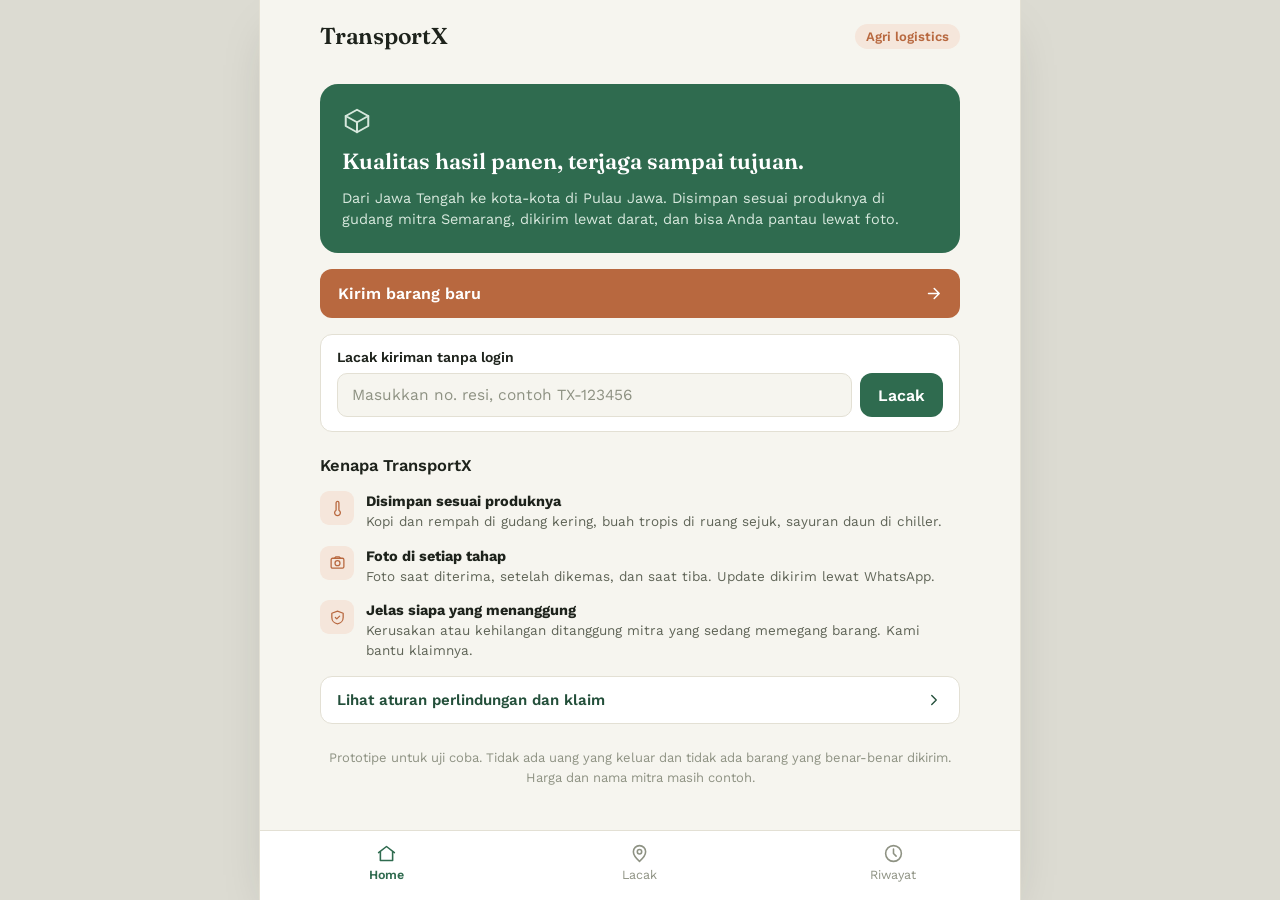
==== commit 6181ac4d: "Limit service area to Central Java -> Java and show partner roles - Origin cities: Central Java only" ====
--- a/prototipe/index.html
+++ b/prototipe/index.html
@@ -26,7 +26,7 @@
         <div class="hero">
           <svg class="hero-icon" viewBox="0 0 24 24" aria-hidden="true"><path d="M21 8l-9-5-9 5 9 5 9-5z"/><path d="M3 8v8l9 5 9-5V8"/><path d="M12 13v8"/></svg>
           <h1>Kualitas hasil panen, terjaga sampai tujuan.</h1>
-          <p>Disimpan sesuai produknya di gudang mitra, dikirim lewat darat, laut, atau udara, dan bisa Anda pantau lewat foto.</p>
+          <p>Dari Jawa Tengah ke kota-kota di Pulau Jawa. Disimpan sesuai produknya di gudang mitra Semarang, dikirim lewat darat, dan bisa Anda pantau lewat foto.</p>
         </div>
 
         <button class="btn btn-accent btn-wide" data-go="input">
@@ -112,6 +112,7 @@
             <svg class="combo-chev" viewBox="0 0 24 24" aria-hidden="true"><path d="M6 9l6 6 6-6"/></svg>
             <ul class="combo-list" id="list-asal" role="listbox" aria-label="Pilihan kota asal"></ul>
           </div>
+          <p class="field-help">Saat ini barang diambil dari Jawa Tengah dan masuk ke gudang mitra di Semarang. Desa Anda tidak ada di daftar? Pilih kota terdekat, kurir lokal bisa menjemput.</p>
         </div>
 
         <div class="hub-card" id="hub-card" hidden></div>
@@ -124,7 +125,7 @@
             <svg class="combo-chev" viewBox="0 0 24 24" aria-hidden="true"><path d="M6 9l6 6 6-6"/></svg>
             <ul class="combo-list" id="list-tujuan" role="listbox" aria-label="Pilihan kota tujuan"></ul>
           </div>
-          <p class="field-help">Kota Anda tidak ada di daftar? Pilih kota terdekat. Kurir lokal mitra bisa menjemput dari lokasi Anda.</p>
+          <p class="field-help">Tujuan pengiriman: kota-kota di Pulau Jawa. Kota tujuan tidak ada di daftar? Pilih kota terdekat.</p>
         </div>
       </div>
 
@@ -306,12 +307,12 @@
         <h2 class="section-label">Tanggung jawab per tahap</h2>
         <div class="resp-table">
           <div class="resp-row head"><span>Tahap</span><span>Yang menanggung</span></div>
-          <div class="resp-row"><span>Dijemput kurir lokal</span><span>Kurir lokal mitra</span></div>
-          <div class="resp-row"><span>Disimpan dan dikemas di gudang</span><span>Gudang atau cold storage mitra</span></div>
-          <div class="resp-row"><span>Dalam perjalanan</span><span>Ekspedisi, pelayaran, atau kargo udara mitra</span></div>
+          <div class="resp-row"><span>Dijemput kurir lokal</span><span>Kurir lokal setempat</span></div>
+          <div class="resp-row"><span>Disimpan dan dikemas di gudang</span><span>Gudang pihak ketiga, atau cold storage seperti MGM Bosco Logistics</span></div>
+          <div class="resp-row"><span>Dalam perjalanan</span><span>Ekspedisi darat, atau truk berpendingin seperti MGM Bosco Logistics</span></div>
           <div class="resp-row"><span>Self-Packaging: kemasan dari pengirim</span><span>Pengirim, jika kemasan tidak sesuai panduan</span></div>
         </div>
-        <p class="hint">Besar ganti rugi mengikuti ketentuan tiap mitra dan dihitung dari nilai barang yang Anda isi saat memesan.</p>
+        <p class="hint">Besar ganti rugi mengikuti ketentuan tiap mitra dan dihitung dari nilai barang yang Anda isi saat memesan. Nama mitra adalah contoh calon mitra, belum ada perjanjian kerja sama.</p>
 
         <h2 class="section-label">Cara mengajukan klaim</h2>
         <ol class="steps">
--- a/prototipe/style.css
+++ b/prototipe/style.css
@@ -397,6 +397,35 @@
 .info-card h3 { margin: 0; font-size: 15px; font-weight: 600; }
 .info-card p { margin: 0; font-size: 14.5px; color: var(--ink-soft); line-height: 1.5; }
 
+/* Siapa yang mengerjakan: TransportX mengatur, mitra punya fasilitas */
+.who-list { list-style: none; margin: 0; padding: 0; display: flex; flex-direction: column; }
+.who-list li {
+  display: grid;
+  grid-template-columns: minmax(0, 1fr) minmax(0, 1.1fr);
+  gap: 12px;
+  padding: 10px 0;
+  border-bottom: 1px solid var(--border);
+  font-size: 14px;
+  line-height: 1.4;
+}
+.who-list li:last-child { border-bottom: none; }
+.who-task { color: var(--ink-soft); }
+.who-name { font-weight: 600; overflow-wrap: anywhere; }
+.who-tag {
+  display: inline-block;
+  margin-left: 6px;
+  padding: 1px 7px;
+  border-radius: 99px;
+  font-size: 11.5px;
+  font-style: normal;
+  font-weight: 600;
+  vertical-align: 1px;
+  white-space: nowrap;
+}
+.who-tag.tx { background: var(--primary-soft); color: var(--primary-dark); }
+.who-tag.mitra { background: var(--accent-soft); color: #8A4A28; }
+.who-tag.anda { background: var(--bg); color: var(--ink-soft); border: 1px solid var(--border); }
+
 .steps { list-style: none; margin: 0; padding: 0; display: flex; flex-direction: column; gap: 12px; }
 .steps li { display: flex; gap: 12px; align-items: center; font-size: 14.5px; }
 .steps li b {
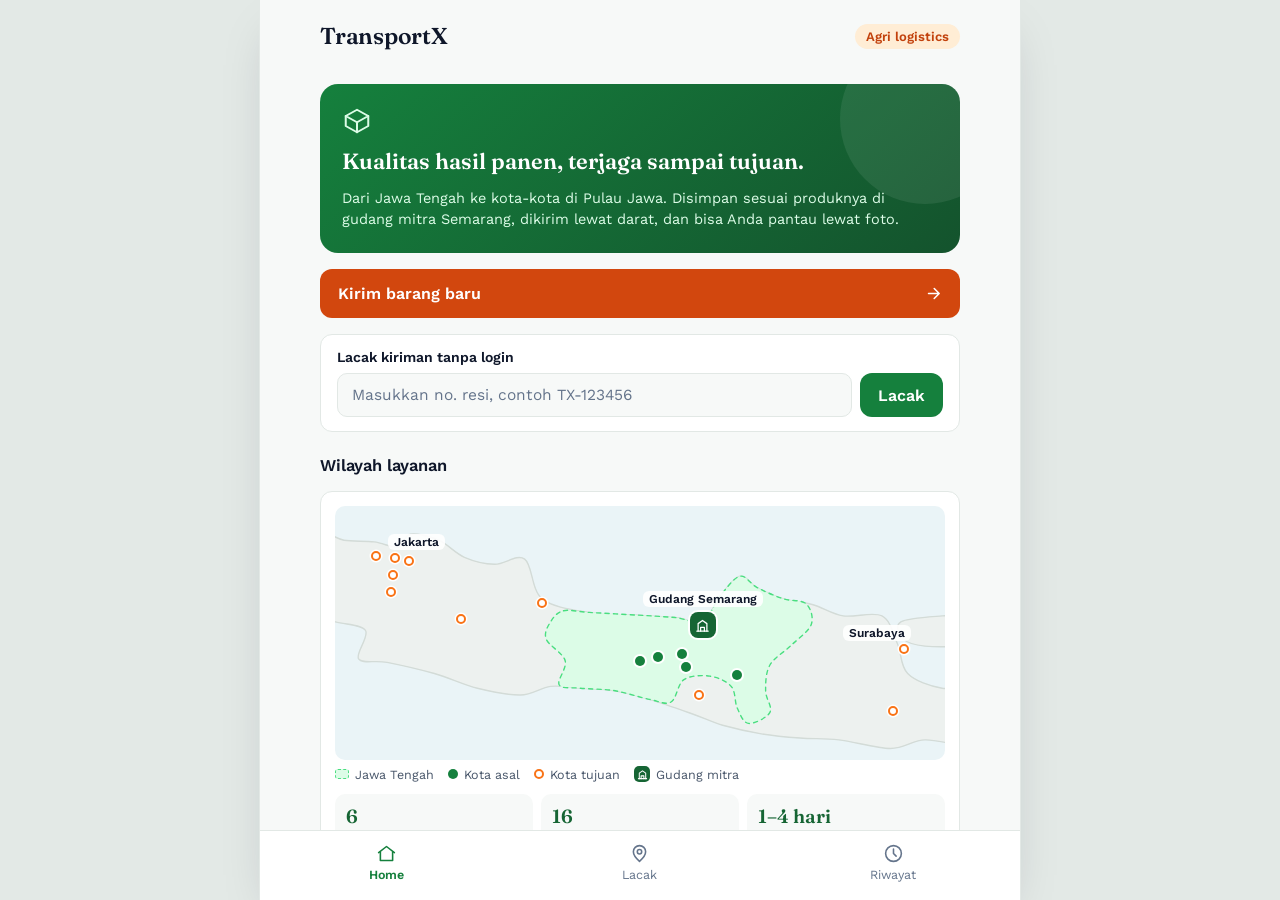
==== commit bebb8a2d: "Add route maps and charts to prototype, switch to fresh green theme - Home: service-area map of Java" ====
--- a/prototipe/index.html
+++ b/prototipe/index.html
@@ -9,6 +9,7 @@
   <link href="https://fonts.googleapis.com/css2?family=Fraunces:opsz,wght@9..144,500;9..144,600&family=Work+Sans:wght@400;500;600&display=swap" rel="stylesheet">
   <link rel="icon" href="../assets/logo.svg" type="image/svg+xml">
   <link rel="stylesheet" href="style.css">
+  <link rel="stylesheet" href="visual.css">
 </head>
 <body>
 
@@ -41,6 +42,9 @@
             <button class="btn btn-primary" type="submit">Lacak</button>
           </div>
         </form>
+
+        <h2 class="section-label">Wilayah layanan</h2>
+        <div class="coverage-card" id="home-peta"></div>
 
         <h2 class="section-label">Kenapa TransportX</h2>
         <ul class="why-list">
@@ -77,6 +81,10 @@
       </header>
 
       <div class="screen-body">
+        <div data-langkah="1"></div>
+
+        <section class="form-card">
+        <h2 class="form-title"><span>1</span>Barang yang dikirim</h2>
         <div class="field">
           <label for="f-komoditas">Jenis komoditas</label>
           <div class="select-wrap">
@@ -84,6 +92,7 @@
             <svg viewBox="0 0 24 24" aria-hidden="true"><path d="M6 9l6 6 6-6"/></svg>
           </div>
           <p class="field-help" id="komoditas-help"></p>
+          <div id="komoditas-skala"></div>
         </div>
 
         <div class="field">
@@ -103,7 +112,10 @@
           <input id="f-nilai" type="text" inputmode="numeric" placeholder="Contoh: 25.000.000">
           <p class="field-help">Dipakai sebagai dasar klaim kalau barang rusak atau hilang. Isi sesuai harga jual barang Anda.</p>
         </div>
-
+        </section>
+
+        <section class="form-card">
+        <h2 class="form-title"><span>2</span>Rute pengiriman</h2>
         <div class="field">
           <label for="f-asal">Kota asal</label>
           <div class="combo" id="combo-asal">
@@ -127,6 +139,9 @@
           </div>
           <p class="field-help">Tujuan pengiriman: kota-kota di Pulau Jawa. Kota tujuan tidak ada di daftar? Pilih kota terdekat.</p>
         </div>
+
+        <div class="route-preview" id="input-peta" hidden></div>
+        </section>
       </div>
 
       <footer class="screen-footer">
@@ -143,6 +158,8 @@
       </header>
 
       <div class="screen-body">
+        <div data-langkah="2"></div>
+        <div class="route-card" id="layanan-peta"></div>
         <div class="summary-card" id="layanan-summary"></div>
 
         <p class="lead">Mau dikemas oleh siapa?</p>
@@ -532,5 +549,6 @@
 </div>
 
 <script src="script.js"></script>
+<script src="visual.js"></script>
 </body>
 </html>
--- a/prototipe/style.css
+++ b/prototipe/style.css
@@ -1,17 +1,22 @@
 /* ===================== TOKENS ===================== */
 :root {
-  --bg: #F6F5EF;
+  /* Tema: hijau segar + putih. Hijau/oranye untuk teks dan tombol sudah dicek kontrasnya
+     terhadap putih (>= 4.5:1); versi "-bright" hanya untuk hiasan, peta, dan ikon. */
+  --bg: #F7F9F8;
   --surface: #FFFFFF;
-  --border: #E3E0D4;
-  --ink: #1E231C;
-  --ink-soft: #5F6457;
-  --muted: #8E9283;
-  --primary: #2F6B4F;
-  --primary-dark: #234F3A;
-  --primary-soft: #E3EFE7;
-  --accent: #B8683F;
-  --accent-soft: #F5E6DB;
-  --danger: #A63D2F;
+  --border: #E2E8E5;
+  --ink: #0F172A;
+  --ink-soft: #475569;
+  --muted: #64748B;
+  --primary: #15803D;
+  --primary-dark: #166534;
+  --primary-bright: #16A34A;
+  --primary-soft: #DCFCE7;
+  --accent: #C2410C;
+  --accent-btn: #D2470E;
+  --accent-bright: #F97316;
+  --accent-soft: #FFEDD5;
+  --danger: #B91C1C;
 
   --r-sm: 8px;
   --r-md: 12px;
@@ -29,7 +34,7 @@
   margin: 0;
   font-family: var(--font-body);
   color: var(--ink);
-  background: #DCDBD2;
+  background: #E3E9E6;
   display: flex;
   align-items: stretch;
   justify-content: center;
@@ -56,7 +61,7 @@
   overflow: hidden;
   display: flex;
   flex-direction: column;
-  box-shadow: 0 0 0 1px var(--border), 0 20px 50px -20px rgba(30, 35, 28, 0.25);
+  box-shadow: 0 0 0 1px var(--border), 0 20px 50px -20px rgba(15, 23, 42, 0.25);
 }
 @media (max-width: 760px) {
   body { background: var(--bg); }
@@ -157,8 +162,8 @@
 .btn-wide { width: 100%; }
 .btn-primary { background: var(--primary); color: #fff; }
 .btn-primary:hover { background: var(--primary-dark); }
-.btn-primary:disabled { background: #B9C2B6; cursor: not-allowed; }
-.btn-accent { background: var(--accent); color: #fff; justify-content: space-between; }
+.btn-primary:disabled { background: #B6C2BC; cursor: not-allowed; }
+.btn-accent { background: var(--accent-btn); color: #fff; justify-content: space-between; }
 .btn-ghost { background: transparent; border: 1.5px solid var(--border); color: var(--ink); }
 
 /* ===================== HOME ===================== */
@@ -171,7 +176,7 @@
   flex-direction: column;
   gap: 12px;
 }
-.hero-icon { width: 30px; height: 30px; stroke: #D7E8DD; stroke-width: 1.6; }
+.hero-icon { width: 30px; height: 30px; stroke: #DCFCE7; stroke-width: 1.6; }
 .hero h1 {
   margin: 0;
   font-family: var(--font-display);
@@ -179,7 +184,7 @@
   font-weight: 600;
   line-height: 1.25;
 }
-.hero p { margin: 0; font-size: 14.5px; line-height: 1.5; color: #D7E8DD; }
+.hero p { margin: 0; font-size: 14.5px; line-height: 1.5; color: #DCFCE7; }
 
 .duo { display: grid; grid-template-columns: 1fr 1fr; gap: 12px; }
 .mini-card {
@@ -237,7 +242,7 @@
   background: var(--surface);
   appearance: none;
 }
-.field input.invalid { border-color: var(--danger); background: #FBF1EF; }
+.field input.invalid { border-color: var(--danger); background: #FEF2F2; }
 .select-wrap { position: relative; }
 .select-wrap svg {
   position: absolute; right: 14px; top: 50%;
@@ -293,7 +298,7 @@
   background: var(--surface);
   border: 1px solid var(--border);
   border-radius: var(--r-md);
-  box-shadow: 0 14px 28px -10px rgba(30, 35, 28, 0.28);
+  box-shadow: 0 14px 28px -10px rgba(15, 23, 42, 0.28);
   display: none;
 }
 .combo.open .combo-list { display: block; }
@@ -423,7 +428,7 @@
   white-space: nowrap;
 }
 .who-tag.tx { background: var(--primary-soft); color: var(--primary-dark); }
-.who-tag.mitra { background: var(--accent-soft); color: #8A4A28; }
+.who-tag.mitra { background: var(--accent-soft); color: #9A3412; }
 .who-tag.anda { background: var(--bg); color: var(--ink-soft); border: 1px solid var(--border); }
 
 .steps { list-style: none; margin: 0; padding: 0; display: flex; flex-direction: column; gap: 12px; }
@@ -442,7 +447,7 @@
 /* Kartu perlindungan nilai — argumen utama: premi kecil, kerugian dicegah besar */
 .value-card {
   background: var(--primary-soft);
-  border: 1px solid #C8DFD1;
+  border: 1px solid #BBF7D0;
   border-radius: var(--r-md);
   padding: 16px;
   display: flex;
@@ -466,7 +471,7 @@
   font-size: 14px;
   line-height: 1.5;
   color: var(--ink-soft);
-  border-top: 1px solid #C8DFD1;
+  border-top: 1px solid #BBF7D0;
   padding-top: 10px;
 }
 .value-note b { color: var(--primary-dark); font-weight: 600; }
@@ -808,7 +813,7 @@
   display: grid;
   place-items: center;
 }
-.welcome-mark svg { width: 28px; height: 28px; stroke: #D7E8DD; stroke-width: 1.6; }
+.welcome-mark svg { width: 28px; height: 28px; stroke: #DCFCE7; stroke-width: 1.6; }
 .welcome h1 {
   margin: 0;
   font-family: var(--font-display);
@@ -953,7 +958,7 @@
 .stat span { font-size: 12.5px; color: var(--muted); line-height: 1.3; }
 
 .panel-actions { display: flex; flex-direction: column; gap: 9px; }
-.btn-ghost.danger { color: var(--danger); border-color: #E8D3CF; }
+.btn-ghost.danger { color: var(--danger); border-color: #FECACA; }
 
 .fb-item {
   background: var(--surface);
@@ -1054,7 +1059,7 @@
   font-size: 15.5px;
   background: var(--surface);
 }
-.field input.invalid, .wa-card input.invalid { border-color: var(--danger); background: #FBF1EF; }
+.field input.invalid, .wa-card input.invalid { border-color: var(--danger); background: #FEF2F2; }
 
 .hub-card {
   display: flex;
@@ -1264,7 +1269,7 @@
 }
 .track-now svg { width: 22px; height: 22px; flex-shrink: 0; margin-top: 2px; }
 .track-now strong { display: block; font-size: 16.5px; }
-.track-now span { font-size: 13.5px; color: #D7E8DD; line-height: 1.45; }
+.track-now span { font-size: 13.5px; color: #DCFCE7; line-height: 1.45; }
 
 .btn-row { display: flex; gap: 10px; flex-wrap: wrap; align-items: center; }
 .btn-row .btn { flex: 1; padding: 12px 14px; font-size: 14.5px; min-width: 160px; }
@@ -1276,7 +1281,7 @@
 .photo-img {
   width: 76px; height: 56px;
   border-radius: 8px;
-  background: repeating-linear-gradient(135deg, #E9E5D8 0 8px, #F1EEE4 8px 16px);
+  background: repeating-linear-gradient(135deg, #E5EBE8 0 8px, #EFF3F1 8px 16px);
   border: 1px solid var(--border);
   display: grid;
   place-items: center;
@@ -1289,7 +1294,7 @@
 .history-item { margin-bottom: 10px; }
 #lacak-list .history-item:last-child, #riwayat-list .history-item:last-child { margin-bottom: 0; }
 
-.btn-ghost.danger { color: var(--danger); border-color: #E8D3CF; }
+.btn-ghost.danger { color: var(--danger); border-color: #FECACA; }
 
 .breakdown div strong { white-space: nowrap; }
 /* input checkbox tersembunyi harus menempel di labelnya, kalau tidak fokusnya menggeser seluruh layar */
--- a/prototipe/visual.css
+++ b/prototipe/visual.css
@@ -0,0 +1,212 @@
+/* =========================================================
+   TransportX — gaya visualisasi dan polesan UI
+   (peta rute, grafik biaya, skala suhu, penanda langkah, form)
+   Warna grafik biaya lolos cek palet dataviz (CVD ΔE 14.5). Oranye di bawah 3:1
+   terhadap putih, jadi setiap bagian selalu diberi label dan angka.
+   ========================================================= */
+:root {
+  --viz-tx: #15803D;
+  --viz-mitra: #FB923C;
+  --map-land: #EDF1EF;
+  --map-coast: #D3DBD7;
+  --map-region: #DCFCE7;
+  --map-region-line: #4ADE80;
+}
+
+/* ---- hero dan form ---- */
+/* flex-shrink: 0 — dengan overflow:hidden, kartu di kolom flex bisa menyusut dan teksnya terpotong */
+.hero { background: linear-gradient(140deg, var(--primary) 0%, #14532D 100%); position: relative; overflow: hidden; flex-shrink: 0; }
+.hero::after {
+  content: ""; position: absolute; right: -50px; top: -50px;
+  width: 170px; height: 170px; border-radius: 50%;
+  background: rgba(255, 255, 255, 0.08); pointer-events: none;
+}
+.hero > * { position: relative; z-index: 1; }
+
+.form-card {
+  background: var(--surface);
+  border: 1px solid var(--border);
+  border-radius: var(--r-lg);
+  padding: 16px;
+  display: flex;
+  flex-direction: column;
+  gap: 16px;
+}
+.form-title {
+  margin: 0;
+  display: flex;
+  align-items: center;
+  gap: 10px;
+  font-family: var(--font-display);
+  font-size: 18px;
+  font-weight: 600;
+}
+.form-title span {
+  width: 26px; height: 26px;
+  border-radius: 8px;
+  background: var(--accent-soft);
+  color: var(--accent);
+  display: grid;
+  place-items: center;
+  font-family: var(--font-body);
+  font-size: 13.5px;
+  font-weight: 700;
+}
+
+/* ---- penanda langkah ---- */
+.flow { list-style: none; margin: 0; padding: 0; display: flex; align-items: center; gap: 6px; }
+.flow li { flex: 1; display: flex; align-items: center; gap: 6px; min-width: 0; font-size: 12.5px; font-weight: 500; color: var(--muted); }
+.flow li:last-child { flex: 0 1 auto; }
+.flow li:not(:last-child)::after { content: ""; flex: 1; min-width: 8px; height: 1.5px; background: var(--border); }
+.flow li.done:not(:last-child)::after { background: var(--primary); }
+.flow b {
+  width: 22px; height: 22px; flex-shrink: 0;
+  border-radius: 50%;
+  border: 1.5px solid var(--border);
+  background: var(--surface);
+  display: grid; place-items: center;
+  font-size: 12px;
+}
+.flow b svg { width: 12px; height: 12px; stroke-width: 3; }
+.flow li span { white-space: nowrap; overflow: hidden; text-overflow: ellipsis; }
+.flow li.now { color: var(--ink); font-weight: 600; }
+.flow li.now b { background: var(--primary); border-color: var(--primary); color: #fff; }
+.flow li.done b { background: var(--primary-soft); border-color: var(--primary-soft); color: var(--primary-dark); }
+@media (max-width: 440px) { .flow li:not(.now) span { display: none; } }
+
+/* ---- kartu peta ---- */
+.coverage-card, .route-card {
+  background: var(--surface);
+  border: 1px solid var(--border);
+  border-radius: var(--r-md);
+  padding: 14px;
+}
+.route-preview { background: var(--bg); border-radius: 10px; padding: 4px 10px; }
+.route-note { margin: 4px 0 0; font-size: 13px; line-height: 1.45; color: var(--muted); }
+
+.peta {
+  position: relative; width: 100%; aspect-ratio: 2.4; margin: 0 0 6px;
+  border-radius: 10px; background: #EAF4F7; /* laut */
+}
+.peta > svg { position: absolute; inset: 0; width: 100%; height: 100%; border-radius: 10px; }
+.peta-darat { fill: var(--map-land); stroke: var(--map-coast); stroke-width: 1; }
+.peta-jateng { fill: var(--map-region); stroke: var(--map-region-line); stroke-width: 1; stroke-dasharray: 3 3; }
+.rute-dasar { fill: none; stroke: #A3B1AA; stroke-width: 2; stroke-dasharray: 4 5; }
+.rute-isi { fill: none; stroke: var(--primary); stroke-width: 2.6; stroke-linecap: round; }
+
+.peta-pin, .peta-titik, .peta-truk { position: absolute; transform: translate(-50%, -50%); }
+.peta-pin {
+  width: 26px; height: 26px;
+  border-radius: 8px;
+  background: var(--primary-dark);
+  color: #fff;
+  display: grid; place-items: center;
+  box-shadow: 0 0 0 2px #fff;
+  z-index: 2;
+}
+.peta-pin svg { width: 15px; height: 15px; stroke-width: 2; }
+.peta-titik { width: 12px; height: 12px; padding: 0; border: none; border-radius: 50%; z-index: 1; }
+.peta-titik.asal { background: var(--primary); box-shadow: 0 0 0 2px #fff; }
+.peta-titik.tujuan { background: #fff; border: 3px solid var(--accent-bright); box-shadow: 0 0 0 1.5px #fff; }
+.peta-titik.kecil { width: 10px; height: 10px; }
+.peta-titik.kecil.tujuan { border-width: 2.5px; }
+button.peta-titik { cursor: pointer; }
+button.peta-titik::before { content: ""; position: absolute; inset: -9px; border-radius: 50%; } /* area sentuh 28px */
+.peta-truk {
+  width: 28px; height: 28px;
+  border-radius: 50%;
+  background: var(--accent-bright);
+  color: #fff;
+  display: grid; place-items: center;
+  box-shadow: 0 0 0 3px #fff, 0 4px 10px rgba(15, 23, 42, 0.25);
+  z-index: 3;
+}
+.peta-truk svg { width: 15px; height: 15px; stroke-width: 2; }
+
+.lbl {
+  position: absolute;
+  white-space: nowrap;
+  font-style: normal;
+  font-size: 12px;
+  font-weight: 600;
+  color: var(--ink);
+  background: rgba(255, 255, 255, 0.9);
+  padding: 1px 6px;
+  border-radius: 6px;
+  pointer-events: none;
+}
+.lbl.atas { bottom: calc(100% + 5px); left: 50%; transform: translateX(-50%); }
+.lbl.atas.ujung-kanan { left: auto; right: -4px; transform: none; }
+.lbl.atas.ujung-kiri { left: -4px; transform: none; }
+.lbl.kiri { right: calc(100% + 6px); top: 50%; transform: translateY(-50%); }
+.lbl.kanan { left: calc(100% + 6px); top: 50%; transform: translateY(-50%); }
+
+/* tooltip saat disentuh atau di-hover */
+.seg[data-tip] { position: relative; }
+[data-tip]:hover::after, [data-tip]:focus-visible::after {
+  content: attr(data-tip);
+  position: absolute;
+  bottom: calc(100% + 8px);
+  left: 50%;
+  transform: translateX(-50%);
+  background: var(--ink);
+  color: #fff;
+  font-size: 12.5px;
+  font-weight: 500;
+  padding: 5px 9px;
+  border-radius: 6px;
+  white-space: nowrap;
+  z-index: 10;
+  pointer-events: none;
+}
+.peta [data-tip]:hover, .peta [data-tip]:focus-visible { z-index: 9; }
+
+.peta-legenda { list-style: none; margin: 4px 0 0; padding: 0; display: flex; flex-wrap: wrap; gap: 6px 14px; font-size: 12.5px; color: var(--ink-soft); }
+.peta-legenda li { display: flex; align-items: center; gap: 6px; }
+.lg-area { width: 14px; height: 10px; border-radius: 3px; background: var(--map-region); border: 1px dashed var(--map-region-line); }
+.lg-titik { width: 10px; height: 10px; border-radius: 50%; box-sizing: border-box; }
+.lg-titik.asal { background: var(--primary); }
+.lg-titik.tujuan { border: 2.5px solid var(--accent-bright); }
+.lg-pin { width: 16px; height: 16px; border-radius: 5px; background: var(--primary-dark); color: #fff; display: grid; place-items: center; }
+.lg-pin svg { width: 11px; height: 11px; stroke-width: 2.2; }
+
+.stat-row { display: grid; grid-template-columns: repeat(3, 1fr); gap: 8px; margin-top: 12px; }
+.stat-row div { background: var(--bg); border-radius: 10px; padding: 10px 11px; display: flex; flex-direction: column; gap: 2px; }
+.stat-row strong { font-family: var(--font-display); font-size: 19px; font-weight: 600; color: var(--primary-dark); }
+.stat-row span { font-size: 12px; line-height: 1.3; color: var(--ink-soft); }
+
+/* ---- grafik pembagian biaya ---- */
+.biaya-viz { display: flex; flex-direction: column; gap: 10px; margin: 2px 0 6px; }
+.biaya-bar { display: flex; gap: 2px; height: 14px; }
+.biaya-bar .seg { min-width: 6px; border-radius: 2px; outline-offset: 2px; }
+.biaya-bar .seg:first-child { border-radius: 4px 2px 2px 4px; }
+.biaya-bar .seg:last-child { border-radius: 2px 4px 4px 2px; }
+.biaya-bar .seg:only-child { border-radius: 4px; }
+.seg.mitra, .sw.mitra { background: var(--viz-mitra); }
+.seg.tx, .sw.tx { background: var(--viz-tx); }
+.biaya-legenda { list-style: none; margin: 0; padding: 0; display: flex; flex-direction: column; gap: 8px; }
+.biaya-legenda li { display: grid; grid-template-columns: 12px 1fr auto; gap: 10px; align-items: center; font-size: 13.5px; }
+.sw { width: 12px; height: 12px; border-radius: 3px; }
+.lg-teks strong { display: block; font-weight: 600; }
+.lg-teks small, .lg-nilai small { display: block; font-size: 12px; font-weight: 500; color: var(--muted); }
+.lg-nilai { text-align: right; font-weight: 600; font-variant-numeric: tabular-nums; }
+
+/* ---- skala suhu simpan ---- */
+.suhu { margin-top: 4px; padding: 14px 14px 10px; background: var(--bg); border-radius: 10px; }
+.suhu-track { position: relative; height: 10px; border-radius: 5px; background: linear-gradient(90deg, #DBEAFE, #EEF2EF 55%, #FFEDD5); }
+.suhu-pita { position: absolute; top: -4px; height: 18px; min-width: 8px; border-radius: 5px; background: rgba(15, 23, 42, 0.16); }
+.suhu-pita.on { background: var(--primary); box-shadow: 0 0 0 2px #fff; }
+.suhu-sumbu { display: flex; justify-content: space-between; margin-top: 7px; font-size: 11px; color: var(--muted); }
+.suhu-label { position: relative; height: 32px; margin-top: 4px; }
+.suhu-label span { position: absolute; transform: translateX(-50%); text-align: center; white-space: nowrap; font-size: 11.5px; line-height: 1.25; color: var(--muted); }
+.suhu-label span:first-child { transform: none; left: 0 !important; text-align: left; }
+.suhu-label span.on { color: var(--primary-dark); font-weight: 600; }
+.suhu-label small { display: block; font-size: 11px; }
+
+@media (prefers-reduced-motion: no-preference) {
+  .peta-truk { animation: denyut 2.4s ease-in-out infinite; }
+}
+@keyframes denyut {
+  0%, 100% { box-shadow: 0 0 0 3px #fff, 0 0 0 3px rgba(249, 115, 22, 0.35); }
+  50% { box-shadow: 0 0 0 3px #fff, 0 0 0 9px rgba(249, 115, 22, 0); }
+}
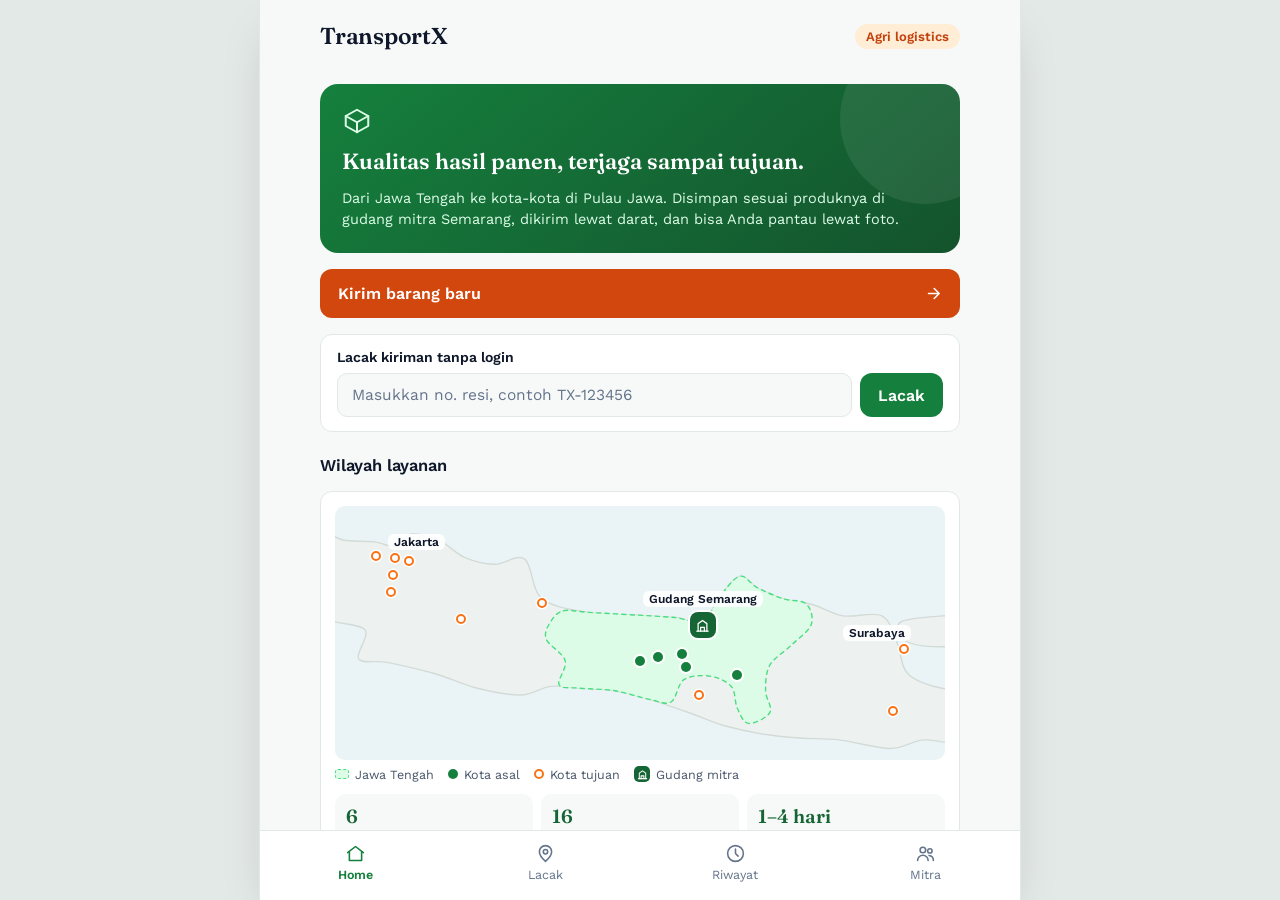
==== commit c1463730: "Name partners in the prototype and add a Mitra page - One MITRA data source: named warehouse, cold s" ====
--- a/prototipe/index.html
+++ b/prototipe/index.html
@@ -45,6 +45,11 @@
 
         <h2 class="section-label">Wilayah layanan</h2>
         <div class="coverage-card" id="home-peta"></div>
+
+        <button class="link-card" data-mitra="">
+          <span>Lihat mitra yang mengerjakan kiriman</span>
+          <svg viewBox="0 0 24 24" aria-hidden="true"><path d="M9 6l6 6-6 6"/></svg>
+        </button>
 
         <h2 class="section-label">Kenapa TransportX</h2>
         <ul class="why-list">
@@ -305,6 +310,15 @@
       <div class="screen-body" id="riwayat-list"></div>
     </section>
 
+    <!-- ========== 8B. MITRA ========== -->
+    <section class="screen" id="screen-mitra" data-tabbar="true">
+      <header class="topbar mitra-topbar">
+        <button class="icon-btn" id="mitra-back" data-back aria-label="Kembali" hidden><svg viewBox="0 0 24 24"><path d="M19 12H5M12 19l-7-7 7-7"/></svg></button>
+        <span class="title">Mitra kami</span>
+      </header>
+      <div class="screen-body" id="mitra-content"></div>
+    </section>
+
     <!-- ========== 9. PERLINDUNGAN & KLAIM ========== -->
     <section class="screen" id="screen-perlindungan">
       <header class="topbar topbar-nav">
@@ -543,6 +557,10 @@
       <svg viewBox="0 0 24 24" aria-hidden="true"><circle cx="12" cy="12" r="9"/><path d="M12 7v5l3 3"/></svg>
       Riwayat
     </button>
+    <button class="tab" data-tab="mitra">
+      <svg viewBox="0 0 24 24" aria-hidden="true"><circle cx="9" cy="8" r="3.2"/><path d="M3 20c0-3.3 2.7-6 6-6s6 2.7 6 6"/><circle cx="17" cy="9" r="2.5"/><path d="M16 14.2c2.8.3 5 2.6 5 5.8"/></svg>
+      Mitra
+    </button>
   </nav>
 
   <div class="toast" id="toast" role="status" aria-live="polite"></div>
@@ -550,5 +568,6 @@
 
 <script src="script.js"></script>
 <script src="visual.js"></script>
+<script src="mitra.js"></script>
 </body>
 </html>
--- a/prototipe/visual.css
+++ b/prototipe/visual.css
@@ -52,6 +52,110 @@
   font-size: 13.5px;
   font-weight: 700;
 }
+
+/* ---- label kota: oranye = sentra produksi, hijau = peran kota (gudang mitra, UMKM) ---- */
+.combo-tag.peran { background: var(--primary-soft); color: var(--primary-dark); }
+
+/* ---- nama mitra yang bisa diklik (kartu "Siapa yang mengerjakan") ---- */
+.who-link {
+  border: none; background: none; padding: 0;
+  font: inherit; font-weight: 600; text-align: left;
+  color: var(--primary-dark);
+  text-decoration: underline; text-decoration-style: dotted; text-underline-offset: 3px;
+  cursor: pointer;
+}
+.who-link:hover { color: var(--primary); }
+.who-card .link-inline { align-self: flex-start; }
+
+/* ===================== HALAMAN MITRA ===================== */
+.mitra-topbar { justify-content: flex-start; gap: 12px; }
+.icon-btn[hidden] { display: none; }
+
+.mitra-intro {
+  background: var(--primary-soft);
+  border-radius: var(--r-md);
+  padding: 14px 16px;
+  flex-shrink: 0;
+}
+.mitra-intro strong { display: block; font-size: 15px; color: var(--primary-dark); }
+.mitra-intro p { margin: 4px 0 0; font-size: 14px; line-height: 1.5; color: var(--ink-soft); }
+
+/* alur siapa memegang barang */
+.alur-mitra { list-style: none; margin: 0; padding: 0; display: flex; flex-direction: column; }
+.alur-mitra li { display: grid; grid-template-columns: 40px 1fr; gap: 12px; position: relative; padding-bottom: 16px; }
+.alur-mitra li:not(:last-child)::before {
+  content: ""; position: absolute; left: 19px; top: 40px; bottom: 0;
+  width: 2px; background: var(--border);
+}
+.alur-ikon {
+  position: relative;
+  width: 40px; height: 40px; border-radius: 12px;
+  background: var(--surface); border: 1.5px solid var(--border);
+  display: grid; place-items: center; color: var(--primary-dark);
+}
+.alur-ikon svg { width: 20px; height: 20px; }
+.alur-ikon b {
+  position: absolute; right: -6px; top: -6px;
+  width: 18px; height: 18px; border-radius: 50%;
+  background: var(--primary); color: #fff;
+  font-size: 11px; display: grid; place-items: center;
+}
+.alur-isi { display: flex; flex-direction: column; gap: 3px; padding-top: 2px; min-width: 0; }
+.alur-isi strong { font-size: 15px; }
+.alur-isi > span { font-size: 13.5px; color: var(--ink-soft); line-height: 1.45; }
+.alur-chips { display: flex; flex-wrap: wrap; gap: 6px; margin-top: 6px; }
+.alur-tx { display: inline-flex; align-items: center; gap: 6px; margin-top: 6px; font-size: 13px; font-weight: 600; color: var(--primary-dark); }
+.alur-tx svg { width: 15px; height: 15px; stroke-width: 2.2; }
+
+.mitra-chip {
+  display: inline-flex; align-items: center; gap: 6px;
+  border: 1px solid var(--border); background: var(--surface);
+  border-radius: 999px; padding: 5px 11px 5px 8px;
+  font: inherit; font-size: 13px; font-weight: 600; color: var(--ink);
+  cursor: pointer;
+}
+.mitra-chip:hover { border-color: var(--primary); }
+.mitra-chip svg { width: 15px; height: 15px; }
+.mitra-chip.gudang svg { color: var(--primary); }
+.mitra-chip.ekspedisi svg, .mitra-chip.kurir svg { color: var(--accent); }
+
+/* kartu mitra */
+.mitra-list { display: flex; flex-direction: column; gap: 12px; }
+.mitra-card {
+  background: var(--surface);
+  border: 1px solid var(--border);
+  border-radius: var(--r-md);
+  padding: 16px;
+  display: flex; flex-direction: column; gap: 10px;
+  scroll-margin: 20px;
+  transition: box-shadow 0.3s, border-color 0.3s;
+}
+.mitra-card:focus { outline: none; }
+.mitra-card.sorot { border-color: var(--primary); box-shadow: 0 0 0 3px var(--primary-soft); }
+.mitra-head { display: grid; grid-template-columns: 44px 1fr; gap: 12px; align-items: center; }
+.mitra-ikon { width: 44px; height: 44px; border-radius: 12px; display: grid; place-items: center; }
+.mitra-ikon svg { width: 22px; height: 22px; }
+.mitra-ikon.gudang { background: var(--primary-soft); color: var(--primary-dark); }
+.mitra-ikon.ekspedisi { background: var(--accent-soft); color: var(--accent); }
+.mitra-ikon.kurir { background: #E0F2FE; color: #0369A1; }
+.mitra-ikon.kemasan { background: #F1F5F9; color: var(--ink-soft); }
+.mitra-judul { min-width: 0; }
+.mitra-judul h3 { margin: 0; font-family: var(--font-display); font-size: 17.5px; font-weight: 600; line-height: 1.25; }
+.mitra-judul span { display: flex; flex-wrap: wrap; align-items: center; gap: 4px 8px; margin-top: 2px; font-size: 13px; color: var(--muted); }
+.mitra-status { font-style: normal; font-size: 11.5px; font-weight: 600; padding: 2px 8px; border-radius: 999px; white-space: nowrap; }
+.mitra-status.contoh { background: #F1F5F9; color: var(--ink-soft); }
+.mitra-status.calon { background: var(--accent-soft); color: #9A3412; }
+.mitra-peran { margin: 0; font-size: 14.5px; line-height: 1.5; }
+.mitra-info { margin: 0; display: grid; gap: 6px; }
+.mitra-info div { display: grid; grid-template-columns: 112px 1fr; gap: 10px; font-size: 13.5px; line-height: 1.45; }
+.mitra-info dt { color: var(--muted); }
+.mitra-info dd { margin: 0; font-weight: 500; }
+.mitra-fasilitas { margin: 0; padding: 10px 12px 10px 28px; background: var(--bg); border-radius: 10px; font-size: 13.5px; line-height: 1.5; color: var(--ink-soft); }
+.mitra-catatan { margin: 0; font-size: 12.5px; color: var(--muted); }
+
+.mitra-tx h3 { display: flex; align-items: center; gap: 8px; }
+.mitra-tx h3 svg { width: 18px; height: 18px; color: var(--primary); stroke-width: 2.2; }
+.mitra-tx ul { margin: 0; padding-left: 20px; font-size: 14px; line-height: 1.6; color: var(--ink-soft); }
 
 /* ---- penanda langkah ---- */
 .flow { list-style: none; margin: 0; padding: 0; display: flex; align-items: center; gap: 6px; }
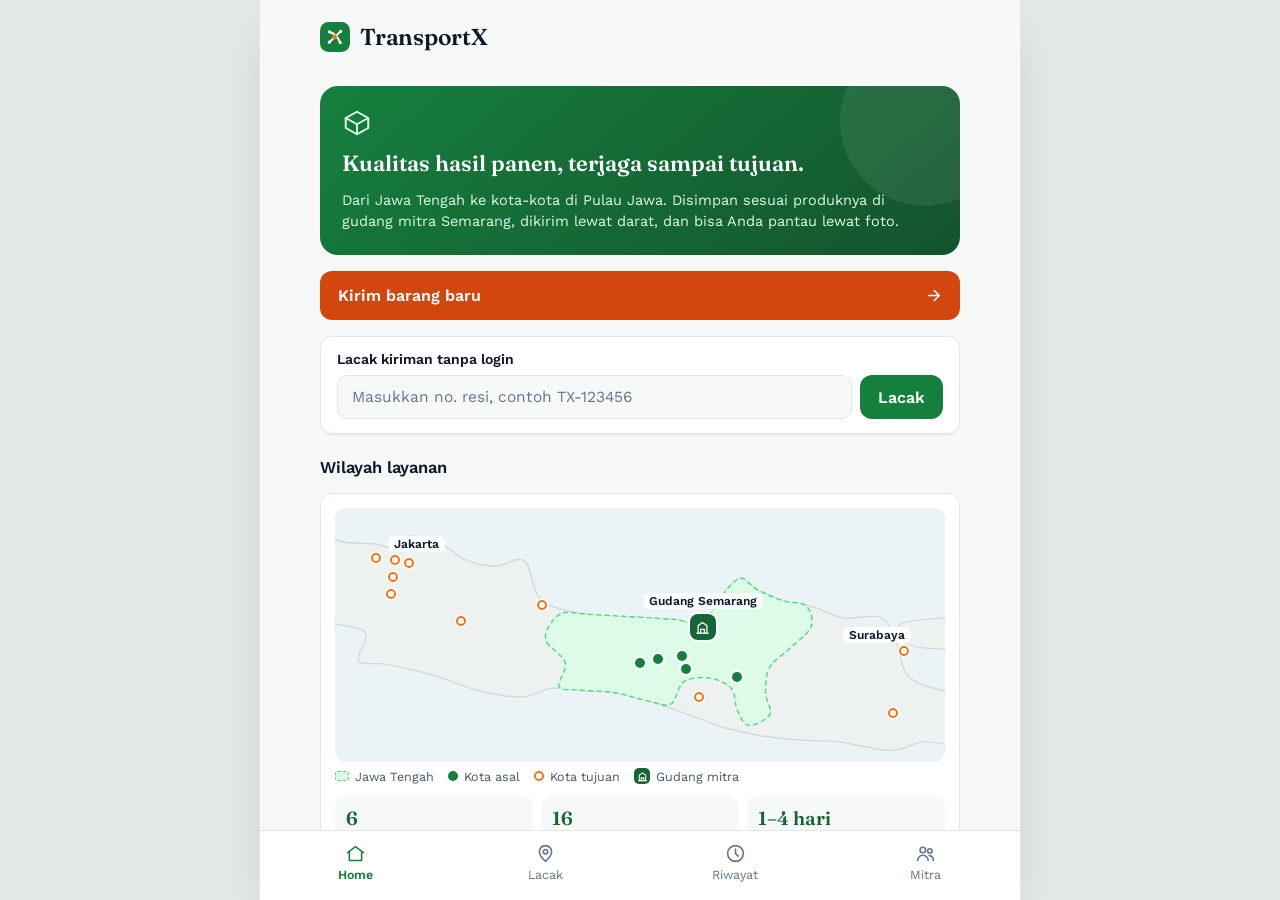
==== commit b100e2d9: "Update prices from financing doc and polish prototype UI Prices (from "Rincian Pembiayaan TransportX" ====
--- a/prototipe/index.html
+++ b/prototipe/index.html
@@ -19,8 +19,7 @@
     <!-- ========== 1. HOME ========== -->
     <section class="screen active" id="screen-home" data-tabbar="true">
       <header class="topbar">
-        <span class="brand">TransportX</span>
-        <span class="pill">Agri logistics</span>
+        <span class="brand"><svg class="brand-mark" viewBox="0 0 32 32" aria-hidden="true"><rect width="32" height="32" rx="9" fill="#15803D" stroke="none"/><path d="M10 10.5c5 1.5 9 5.5 11.5 11.5" fill="none" stroke="#fff" stroke-width="2.2" stroke-linecap="round"/><path d="M10 21.5L22 10" fill="none" stroke="#fff" stroke-width="2.2" stroke-linecap="round"/><circle cx="10" cy="10.5" r="1.7" fill="#fff" stroke="none"/><circle cx="22" cy="10" r="1.7" fill="#fff" stroke="none"/><circle cx="10" cy="21.5" r="1.7" fill="#fff" stroke="none"/><circle cx="21.5" cy="22" r="1.7" fill="#fff" stroke="none"/><circle cx="15.6" cy="16" r="2.6" fill="#F97316" stroke="none"/></svg>TransportX</span>
       </header>
 
       <div class="screen-body">
@@ -165,7 +164,6 @@
       <div class="screen-body">
         <div data-langkah="2"></div>
         <div class="route-card" id="layanan-peta"></div>
-        <div class="summary-card" id="layanan-summary"></div>
 
         <p class="lead">Mau dikemas oleh siapa?</p>
 
@@ -338,9 +336,9 @@
         <h2 class="section-label">Tanggung jawab per tahap</h2>
         <div class="resp-table">
           <div class="resp-row head"><span>Tahap</span><span>Yang menanggung</span></div>
-          <div class="resp-row"><span>Dijemput kurir lokal</span><span>Kurir lokal setempat</span></div>
-          <div class="resp-row"><span>Disimpan dan dikemas di gudang</span><span>Gudang pihak ketiga, atau cold storage seperti MGM Bosco Logistics</span></div>
-          <div class="resp-row"><span>Dalam perjalanan</span><span>Ekspedisi darat, atau truk berpendingin seperti MGM Bosco Logistics</span></div>
+          <div class="resp-row"><span>Dijemput dari kebun</span><span>Kurir Desa Jateng (kurir lokal)</span></div>
+          <div class="resp-row"><span>Disimpan dan dikemas di gudang</span><span>Gudang Lumbung Agro Semarang (produk kering) atau MGM Bosco Logistics (cold storage)</span></div>
+          <div class="resp-row"><span>Dalam perjalanan</span><span>Trans Jawa Kargo (ekspedisi) atau MGM Bosco Logistics (truk berpendingin)</span></div>
           <div class="resp-row"><span>Self-Packaging: kemasan dari pengirim</span><span>Pengirim, jika kemasan tidak sesuai panduan</span></div>
         </div>
         <p class="hint">Besar ganti rugi mengikuti ketentuan tiap mitra dan dihitung dari nilai barang yang Anda isi saat memesan. Nama mitra adalah contoh calon mitra, belum ada perjanjian kerja sama.</p>
--- a/prototipe/visual.css
+++ b/prototipe/visual.css
@@ -52,9 +52,6 @@
   font-size: 13.5px;
   font-weight: 700;
 }
-
-/* ---- label kota: oranye = sentra produksi, hijau = peran kota (gudang mitra, UMKM) ---- */
-.combo-tag.peran { background: var(--primary-soft); color: var(--primary-dark); }
 
 /* ---- nama mitra yang bisa diklik (kartu "Siapa yang mengerjakan") ---- */
 .who-link {
@@ -176,7 +173,8 @@
 .flow li.now { color: var(--ink); font-weight: 600; }
 .flow li.now b { background: var(--primary); border-color: var(--primary); color: #fff; }
 .flow li.done b { background: var(--primary-soft); border-color: var(--primary-soft); color: var(--primary-dark); }
-@media (max-width: 440px) { .flow li:not(.now) span { display: none; } }
+/* label langkah lain disembunyikan kalau kolom aplikasi sempit (bukan lebar jendela) */
+@container (max-width: 520px) { .flow li:not(.now) span { display: none; } }
 
 /* ---- kartu peta ---- */
 .coverage-card, .route-card {
@@ -314,3 +312,46 @@
   0%, 100% { box-shadow: 0 0 0 3px #fff, 0 0 0 3px rgba(249, 115, 22, 0.35); }
   50% { box-shadow: 0 0 0 3px #fff, 0 0 0 9px rgba(249, 115, 22, 0); }
 }
+
+/* ===================== POLESAN UI ===================== */
+/* Isi layar tidak boleh menyusut: kartu dengan overflow:hidden (tabel Perlindungan, hero)
+   sebelumnya terpotong karena ikut mengecil di kolom flex yang bisa di-scroll. */
+.screen-body > * { flex-shrink: 0; }
+.screen-body { container-type: inline-size; }
+
+/* header beranda: ikon logo + nama */
+.brand { display: inline-flex; align-items: center; gap: 10px; }
+.brand-mark { width: 30px; height: 30px; flex-shrink: 0; }
+
+/* kartu: bayangan halus yang sama di semua kartu */
+.info-card, .route-card, .coverage-card, .pay-card, .form-card, .mitra-card,
+.history-item, .option-card, .track-box, .detail-card, .resp-table {
+  box-shadow: 0 1px 2px rgba(15, 23, 42, 0.04), 0 2px 6px -2px rgba(15, 23, 42, 0.05);
+}
+
+/* kartu ringkasan kiriman: judul + tautan Ubah, peta, lalu detail */
+.card-head { display: flex; align-items: center; justify-content: space-between; margin-bottom: 12px; }
+.card-head h3 { margin: 0; font-size: 15px; font-weight: 600; }
+.card-head .link-inline { font-size: 14px; }
+.ringkas { margin: 4px 0 0; display: grid; grid-template-columns: 1fr 1fr; gap: 10px 16px; padding-top: 12px; border-top: 1px solid var(--border); }
+.ringkas div { min-width: 0; }
+.ringkas dt { font-size: 12.5px; color: var(--muted); }
+.ringkas dd { margin: 2px 0 0; font-size: 14.5px; font-weight: 600; line-height: 1.35; }
+.route-card .route-note { margin-top: 10px; }
+
+/* rincian biaya: label + keterangan kecil (mitra dan rumus) */
+.breakdown div { align-items: flex-start; gap: 12px; }
+.breakdown div > span { line-height: 1.35; }
+.breakdown div > span small { display: block; margin-top: 2px; font-size: 12.5px; color: var(--muted); }
+.breakdown div > strong { white-space: nowrap; }
+
+/* progress tahap di daftar riwayat dan lacak */
+.history-progress { height: 6px; border-radius: 99px; background: var(--bg); overflow: hidden; margin: 8px 0 6px; }
+.history-progress span { display: block; height: 100%; border-radius: 99px; background: var(--primary); }
+
+/* label langkah yang sedang aktif tidak dipotong */
+.flow li.now { flex: 0 0 auto; }
+.flow li.now span { overflow: visible; }
+/* riwayat: harga tidak terbelah */
+.history-meta { gap: 12px; }
+.history-meta span:last-child { white-space: nowrap; }
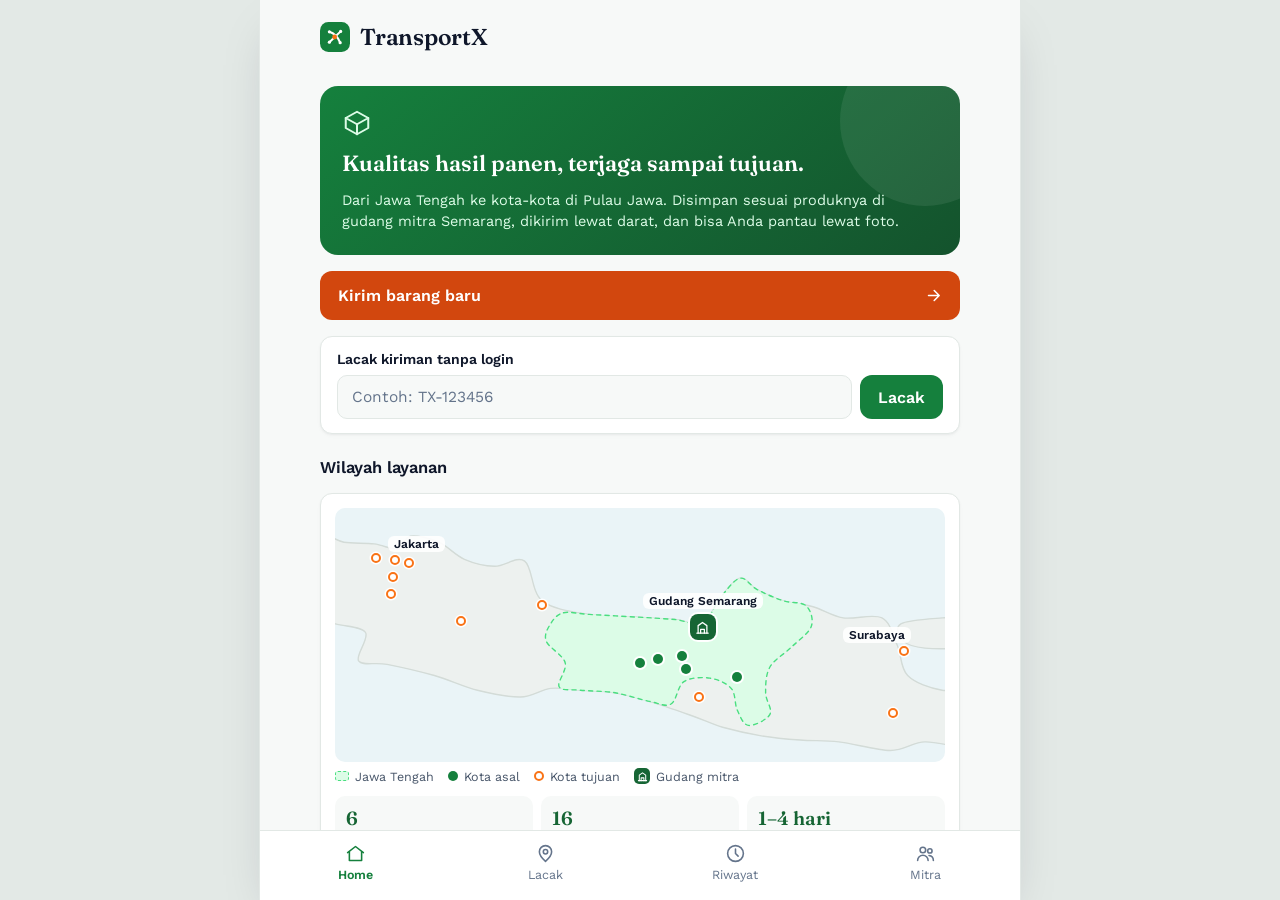
==== commit bf0f0e4d: "Fix prototype UI issues found in full screen review - Self-Packaging: cost, partner, and protection " ====
--- a/prototipe/index.html
+++ b/prototipe/index.html
@@ -37,7 +37,7 @@
         <form class="track-box" id="home-track">
           <label for="home-resi">Lacak kiriman tanpa login</label>
           <div class="track-row">
-            <input id="home-resi" type="text" placeholder="Masukkan no. resi, contoh TX-123456" autocomplete="off">
+            <input id="home-resi" type="text" placeholder="Contoh: TX-123456" autocomplete="off">
             <button class="btn btn-primary" type="submit">Lacak</button>
           </div>
         </form>
@@ -375,8 +375,12 @@
           <textarea id="klaim-desk" rows="3" placeholder="Contoh: 2 karung basah dan berbau apek saat dibuka"></textarea>
         </div>
         <div class="field">
-          <label for="klaim-foto">Foto barang saat tiba</label>
-          <input id="klaim-foto" type="file" accept="image/*">
+          <span class="label-teks">Foto barang saat tiba</span>
+          <input id="klaim-foto" class="sr-only" type="file" accept="image/*">
+          <label class="upload" for="klaim-foto">
+            <svg viewBox="0 0 24 24" aria-hidden="true"><rect x="3" y="6" width="18" height="14" rx="2"/><circle cx="12" cy="13" r="3.5"/><path d="M8 6l1.5-2h5L16 6"/></svg>
+            <span><strong>Pilih foto</strong><small id="klaim-foto-nama">Belum ada foto</small></span>
+          </label>
         </div>
         <p class="hint" id="klaim-hint"></p>
       </div>
--- a/prototipe/visual.css
+++ b/prototipe/visual.css
@@ -355,3 +355,28 @@
 /* riwayat: harga tidak terbelah */
 .history-meta { gap: 12px; }
 .history-meta span:last-child { white-space: nowrap; }
+
+/* ===================== PERBAIKAN REVIEW UI ===================== */
+/* Self-Packaging: kartu rincian, pelaksana, dan perlindungan bersusun, tidak bertumpuk di satu kartu */
+#self-cost { display: flex; flex-direction: column; gap: 16px; }
+#self-cost:empty { display: none; }
+
+/* truk sampai di kota tujuan: nama kota dinaikkan supaya tidak tertutup ikon truk */
+.lbl.atas.ada-truk { bottom: calc(100% + 16px); }
+.lbl.kanan.ada-truk { left: calc(100% + 16px); }
+
+/* unggah foto klaim */
+.label-teks { font-size: 14px; font-weight: 600; color: var(--ink-soft); }
+.upload {
+  display: flex; align-items: center; gap: 12px;
+  padding: 12px 14px;
+  border: 1.5px dashed #B6C2BC; border-radius: 10px;
+  background: var(--surface);
+  cursor: pointer;
+}
+.upload:hover { border-color: var(--primary); background: var(--primary-soft); }
+.upload svg { width: 26px; height: 26px; color: var(--primary); flex-shrink: 0; }
+.upload strong { display: block; font-size: 15px; color: var(--primary-dark); }
+.upload small { display: block; font-size: 13px; color: var(--muted); overflow-wrap: anywhere; }
+.sr-only:focus-visible + .upload { outline: 2px solid var(--primary); outline-offset: 2px; }
+.sr-only, .field input.sr-only { position: absolute; width: 1px; height: 1px; padding: 0; margin: -1px; overflow: hidden; clip: rect(0 0 0 0); white-space: nowrap; border: 0; }
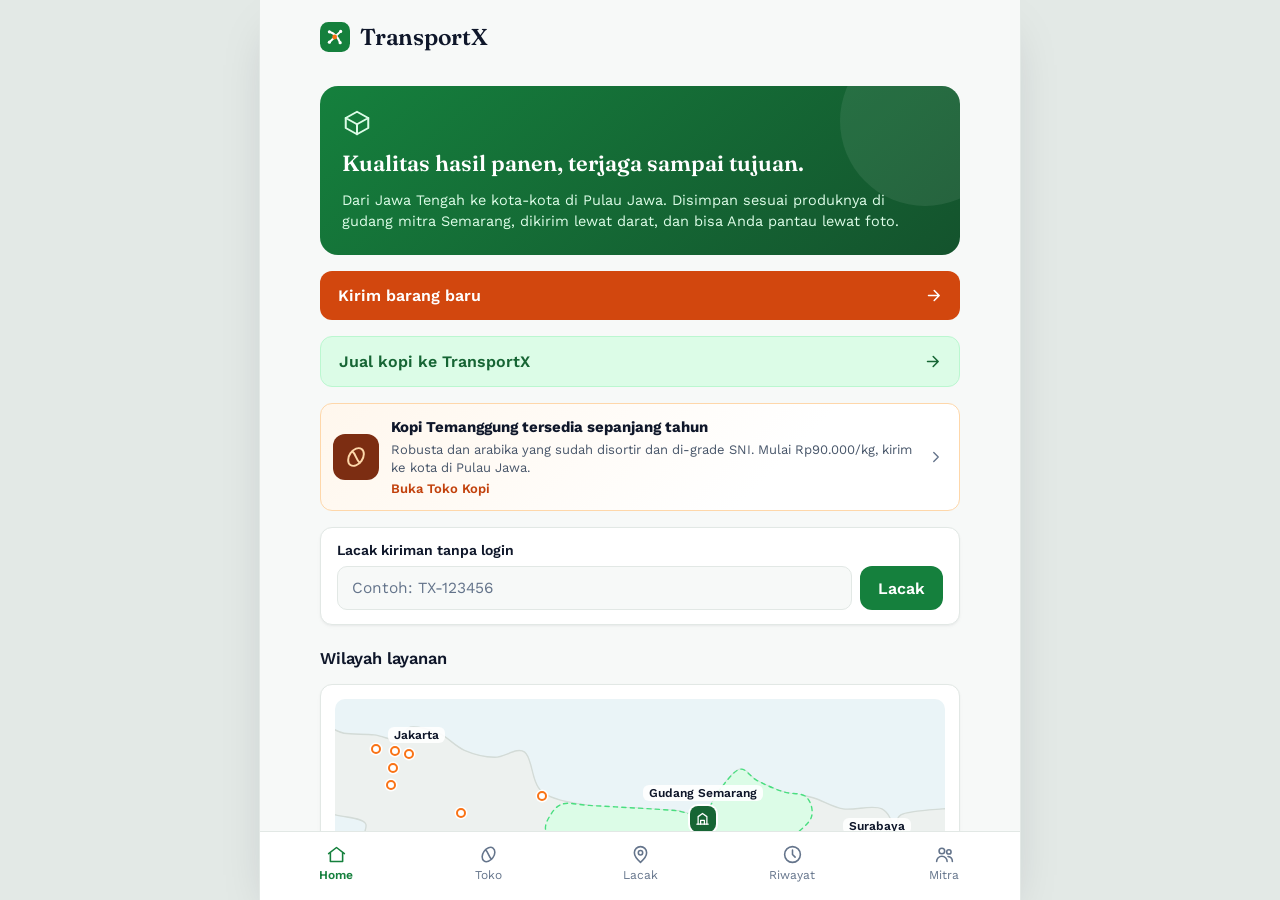
==== commit 427e76a6: "Prototype v3: coffee shop, sell coffee, and SNI grading - New Toko tab: graded green bean catalog, p" ====
--- a/prototipe/index.html
+++ b/prototipe/index.html
@@ -10,6 +10,7 @@
   <link rel="icon" href="../assets/logo.svg" type="image/svg+xml">
   <link rel="stylesheet" href="style.css">
   <link rel="stylesheet" href="visual.css">
+  <link rel="stylesheet" href="toko.css">
 </head>
 <body>
 
@@ -32,6 +33,21 @@
         <button class="btn btn-accent btn-wide" data-go="input">
           <span>Kirim barang baru</span>
           <svg viewBox="0 0 24 24" aria-hidden="true"><path d="M5 12h14M13 5l7 7-7 7"/></svg>
+        </button>
+
+        <button class="btn btn-jual btn-wide" data-go="jual">
+          <span>Jual kopi ke TransportX</span>
+          <svg viewBox="0 0 24 24" aria-hidden="true"><path d="M5 12h14M13 5l7 7-7 7"/></svg>
+        </button>
+
+        <button class="kopi-card" data-tab="toko">
+          <span class="kopi-card-ikon"><svg viewBox="0 0 24 24" aria-hidden="true"><ellipse cx="12" cy="12" rx="6.2" ry="9" transform="rotate(35 12 12)"/><path d="M8.6 6.8c3.2 2.4 3.4 7.6 6.8 10.4"/></svg></span>
+          <span class="kopi-card-isi">
+            <strong>Kopi Temanggung tersedia sepanjang tahun</strong>
+            <span>Robusta dan arabika yang sudah disortir dan di-grade SNI. Mulai Rp90.000/kg, kirim ke kota di Pulau Jawa.</span>
+            <em>Buka Toko Kopi</em>
+          </span>
+          <svg class="chev" viewBox="0 0 24 24" aria-hidden="true"><path d="M9 6l6 6-6 6"/></svg>
         </button>
 
         <form class="track-box" id="home-track">
@@ -71,7 +87,7 @@
           <svg viewBox="0 0 24 24" aria-hidden="true"><path d="M9 6l6 6-6 6"/></svg>
         </button>
 
-        <p class="proto-note">Prototipe untuk uji coba. Tidak ada uang yang keluar dan tidak ada barang yang benar-benar dikirim. Harga dan nama mitra masih contoh.</p>
+        <p class="proto-note">Prototipe untuk uji coba. Tidak ada uang yang keluar dan tidak ada barang yang benar-benar dikirim. Harga kopi, grade, dan nama mitra masih contoh.</p>
         <button class="btn-text" id="btn-panel-open">Panel moderator</button>
       </div>
     </section>
@@ -300,6 +316,62 @@
       </div>
     </section>
 
+    <!-- ========== 7B. TOKO KOPI ========== -->
+    <section class="screen" id="screen-toko" data-tabbar="true">
+      <header class="topbar">
+        <span class="title">Toko Kopi</span>
+      </header>
+      <div class="screen-body" id="toko-content"></div>
+    </section>
+
+    <!-- ========== 7C. DETAIL PRODUK & PESAN ========== -->
+    <section class="screen" id="screen-produk">
+      <header class="topbar topbar-nav">
+        <button class="icon-btn" data-back aria-label="Kembali"><svg viewBox="0 0 24 24"><path d="M19 12H5M12 19l-7-7 7-7"/></svg></button>
+        <span class="title">Detail kopi</span>
+        <button class="icon-btn home-btn" data-home aria-label="Ke Home"><svg viewBox="0 0 24 24"><path d="M3 11l9-7 9 7"/><path d="M5 10v10h14V10"/></svg><span>Home</span></button>
+      </header>
+      <div class="screen-body" id="produk-content"></div>
+      <footer class="screen-footer">
+        <div class="total-row"><span>Total</span><strong id="produk-total"></strong></div>
+        <button class="btn btn-primary btn-wide" id="btn-toko-lanjut">Lanjut ke pembayaran</button>
+      </footer>
+    </section>
+
+    <!-- ========== 7D. LAPORAN QC ========== -->
+    <section class="screen" id="screen-qc">
+      <header class="topbar topbar-nav">
+        <button class="icon-btn" data-back aria-label="Kembali"><svg viewBox="0 0 24 24"><path d="M19 12H5M12 19l-7-7 7-7"/></svg></button>
+        <span class="title">Laporan QC</span>
+        <button class="icon-btn home-btn" data-home aria-label="Ke Home"><svg viewBox="0 0 24 24"><path d="M3 11l9-7 9 7"/><path d="M5 10v10h14V10"/></svg><span>Home</span></button>
+      </header>
+      <div class="screen-body" id="qc-content"></div>
+    </section>
+
+    <!-- ========== 7E. JUAL KOPI (PETANI) ========== -->
+    <section class="screen" id="screen-jual">
+      <header class="topbar topbar-nav">
+        <button class="icon-btn" data-back aria-label="Kembali"><svg viewBox="0 0 24 24"><path d="M19 12H5M12 19l-7-7 7-7"/></svg></button>
+        <span class="title">Jual kopi</span>
+        <button class="icon-btn home-btn" data-home aria-label="Ke Home"><svg viewBox="0 0 24 24"><path d="M3 11l9-7 9 7"/><path d="M5 10v10h14V10"/></svg><span>Home</span></button>
+      </header>
+      <div class="screen-body" id="jual-content"></div>
+      <footer class="screen-footer">
+        <button class="btn btn-primary btn-wide" id="btn-jual-kirim">Kirim untuk dicek mutunya</button>
+      </footer>
+    </section>
+
+    <!-- ========== 7F. HASIL CEK MUTU (PETANI) ========== -->
+    <section class="screen" id="screen-hasilqc">
+      <header class="topbar topbar-nav">
+        <button class="icon-btn" data-back aria-label="Kembali"><svg viewBox="0 0 24 24"><path d="M19 12H5M12 19l-7-7 7-7"/></svg></button>
+        <span class="title">Hasil cek mutu</span>
+        <button class="icon-btn home-btn" data-home aria-label="Ke Home"><svg viewBox="0 0 24 24"><path d="M3 11l9-7 9 7"/><path d="M5 10v10h14V10"/></svg><span>Home</span></button>
+      </header>
+      <div class="screen-body" id="hasilqc-body"><div id="hasil-content" class="hasil-content"></div></div>
+      <footer class="screen-footer" id="hasil-footer"></footer>
+    </section>
+
     <!-- ========== 8. RIWAYAT ========== -->
     <section class="screen" id="screen-riwayat" data-tabbar="true">
       <header class="topbar">
@@ -343,6 +415,12 @@
         </div>
         <p class="hint">Besar ganti rugi mengikuti ketentuan tiap mitra dan dihitung dari nilai barang yang Anda isi saat memesan. Nama mitra adalah contoh calon mitra, belum ada perjanjian kerja sama.</p>
 
+        <h2 class="section-label">Barang dari Toko TransportX</h2>
+        <div class="info-card">
+          <p>Kopi yang Anda beli di Toko TransportX, termasuk dari lapak petani, menjadi tanggungan <b>TransportX</b> sampai diterima, bukan tanggungan mitra.</p>
+          <p>Kalau kopi rusak, basah, beratnya kurang, atau grade tidak sesuai laporan QC, ajukan klaim lewat CS. Kami bandingkan dengan laporan QC dan foto sebelum kirim, lalu mengganti kopi atau mengembalikan uang.</p>
+        </div>
+
         <h2 class="section-label">Cara mengajukan klaim</h2>
         <ol class="steps">
           <li><b>1</b>Buka kiriman di menu Lacak, tekan "Ajukan klaim"</li>
@@ -476,6 +554,25 @@
         </div>
 
         <div class="q">
+          <label class="q-label">Kalau Anda pembeli kopi, mau beli lewat toko ini?</label>
+          <div class="opt-row" data-q="beliToko">
+            <button class="opt" data-val="Ya">Ya</button>
+            <button class="opt" data-val="Mungkin">Mungkin</button>
+            <button class="opt" data-val="Tidak">Tidak</button>
+          </div>
+        </div>
+
+        <div class="q">
+          <label class="q-label">Kalau Anda petani, cara jual mana yang paling menarik?</label>
+          <div class="opt-row" data-q="caraJual">
+            <button class="opt" data-val="Jual ke TransportX">Jual ke TransportX</button>
+            <button class="opt" data-val="Titip jual">Titip jual</button>
+            <button class="opt" data-val="Titip simpan">Titip simpan</button>
+            <button class="opt" data-val="Tidak tertarik">Tidak tertarik</button>
+          </div>
+        </div>
+
+        <div class="q">
           <label class="q-label" for="fb-suka">Bagian mana yang paling Anda sukai?</label>
           <textarea id="fb-suka" rows="2" placeholder="Contoh: foto kondisi barang di setiap tahap"></textarea>
         </div>
@@ -550,6 +647,10 @@
     <button class="tab active" data-tab="home">
       <svg viewBox="0 0 24 24" aria-hidden="true"><path d="M3 11l9-7 9 7"/><path d="M5 10v10h14V10"/></svg>
       Home
+    </button>
+    <button class="tab" data-tab="toko">
+      <svg viewBox="0 0 24 24" aria-hidden="true"><ellipse cx="12" cy="12" rx="6.2" ry="9" transform="rotate(35 12 12)"/><path d="M8.6 6.8c3.2 2.4 3.4 7.6 6.8 10.4"/></svg>
+      Toko
     </button>
     <button class="tab" data-tab="lacak">
       <svg viewBox="0 0 24 24" aria-hidden="true"><path d="M12 21s-7-6.2-7-11a7 7 0 0 1 14 0c0 4.8-7 11-7 11z"/><circle cx="12" cy="10" r="2.5"/></svg>
@@ -571,5 +672,6 @@
 <script src="script.js"></script>
 <script src="visual.js"></script>
 <script src="mitra.js"></script>
+<script src="toko.js"></script>
 </body>
 </html>
--- a/prototipe/toko.css
+++ b/prototipe/toko.css
@@ -0,0 +1,123 @@
+/* =========================================================
+   TransportX — gaya Toko kopi, Jual kopi, dan grade (v3)
+   Warna petani (#2563EB) di grafik biaya lolos cek palet dataviz bersama
+   hijau dan oranye (CVD ΔE ≥ 14,5); setiap bagian tetap diberi label dan angka.
+   ========================================================= */
+:root { --viz-petani: #2563EB; }
+
+/* grafik pembagian biaya: bagian petani */
+.seg.petani, .sw.petani { background: var(--viz-petani); }
+
+/* ---- beranda ---- */
+.btn-jual { background: var(--primary-soft); color: var(--primary-dark); justify-content: space-between; border: 1.5px solid #BBF7D0; }
+.btn-jual:hover { background: #C9F5D7; }
+.kopi-card {
+  display: grid; grid-template-columns: 46px 1fr 18px; gap: 12px; align-items: center;
+  width: 100%; text-align: left; font: inherit; color: var(--ink);
+  background: linear-gradient(135deg, #FFF7ED 0%, #FFFFFF 70%);
+  border: 1px solid #FED7AA; border-radius: var(--r-md); padding: 14px 14px 14px 12px;
+  cursor: pointer; flex-shrink: 0;
+}
+.kopi-card:hover { border-color: var(--accent-bright); }
+.kopi-card-ikon { width: 46px; height: 46px; border-radius: 12px; background: #7C2D12; color: #FED7AA; display: grid; place-items: center; }
+.kopi-card-ikon svg { width: 26px; height: 26px; }
+.kopi-card-isi { display: flex; flex-direction: column; gap: 3px; min-width: 0; }
+.kopi-card-isi strong { font-size: 15px; line-height: 1.3; }
+.kopi-card-isi span { font-size: 13px; line-height: 1.45; color: var(--ink-soft); }
+.kopi-card-isi em { font-style: normal; font-size: 13px; font-weight: 600; color: var(--accent); }
+.kopi-card .chev { width: 18px; height: 18px; color: var(--muted); }
+
+/* ---- toko ---- */
+.toko-intro {
+  display: flex; gap: 12px; align-items: flex-start;
+  background: #FFF7ED; border: 1px solid #FED7AA; border-radius: var(--r-md); padding: 14px;
+}
+.toko-intro-ikon { width: 38px; height: 38px; border-radius: 10px; background: #7C2D12; color: #FED7AA; display: grid; place-items: center; flex-shrink: 0; }
+.toko-intro-ikon svg { width: 22px; height: 22px; }
+.toko-intro strong { display: block; font-size: 15px; }
+.toko-intro p { margin: 3px 0 0; font-size: 13.5px; line-height: 1.5; color: var(--ink-soft); }
+
+.produk-list { display: flex; flex-direction: column; gap: 12px; }
+.produk-card {
+  display: grid; grid-template-columns: 46px 1fr; gap: 12px; align-items: start;
+  width: 100%; text-align: left; font: inherit; color: var(--ink);
+  background: var(--surface); border: 1px solid var(--border); border-radius: var(--r-md);
+  padding: 14px; cursor: pointer;
+  box-shadow: 0 1px 2px rgba(15, 23, 42, 0.04), 0 2px 6px -2px rgba(15, 23, 42, 0.05);
+}
+.produk-card:hover { border-color: var(--primary); }
+.produk-ikon { width: 46px; height: 46px; border-radius: 12px; display: grid; place-items: center; flex-shrink: 0; }
+.produk-ikon svg { width: 26px; height: 26px; }
+.produk-ikon.robusta { background: #FFEDD5; color: #9A3412; }
+.produk-ikon.arabika { background: #DCFCE7; color: #166534; }
+.produk-ikon.besar { width: 54px; height: 54px; border-radius: 14px; }
+.produk-ikon.besar svg { width: 30px; height: 30px; }
+.produk-isi { display: flex; flex-direction: column; gap: 4px; min-width: 0; }
+.produk-isi strong { font-family: var(--font-display); font-size: 17px; font-weight: 600; line-height: 1.25; }
+.produk-asal { font-size: 13px; color: var(--muted); }
+.produk-tag { display: flex; flex-wrap: wrap; gap: 6px; align-items: center; margin-top: 4px; }
+.tag-polos { font-size: 12px; font-weight: 500; color: var(--ink-soft); background: var(--bg); border: 1px solid var(--border); border-radius: 99px; padding: 2px 8px; }
+.penjual { font-size: 12px; font-weight: 600; border-radius: 99px; padding: 2px 8px; white-space: nowrap; }
+.penjual.tx { background: var(--primary-soft); color: var(--primary-dark); }
+.penjual.petani { background: #DBEAFE; color: #1E40AF; }
+.produk-bawah { display: flex; justify-content: space-between; align-items: baseline; gap: 10px; margin-top: 8px; padding-top: 8px; border-top: 1px solid var(--border); }
+.produk-harga { font-family: var(--font-display); font-size: 19px; font-weight: 600; color: var(--primary-dark); white-space: nowrap; }
+.produk-harga small { font-family: var(--font-body); font-size: 13px; font-weight: 500; color: var(--muted); }
+.produk-stok { font-size: 12.5px; color: var(--muted); text-align: right; }
+
+.grade-badge { font-size: 12px; font-weight: 700; border-radius: 99px; padding: 2px 9px; white-space: nowrap; }
+.grade-badge.g-M1, .grade-besar.g-M1 { background: var(--primary); color: #fff; }
+.grade-badge.g-M2, .grade-besar.g-M2 { background: var(--primary-soft); color: var(--primary-dark); }
+.grade-badge.g-M3, .grade-besar.g-M3 { background: #FEF3C7; color: #92400E; }
+.grade-badge, .grade-besar { background: #F1F5F9; color: var(--ink-soft); }
+
+/* ---- detail produk ---- */
+.produk-head { display: flex; gap: 14px; align-items: center; }
+.produk-head h2 { margin: 0 0 2px; font-family: var(--font-display); font-size: 21px; font-weight: 600; line-height: 1.2; }
+.lapak-note { background: #EFF6FF; border: 1px solid #BFDBFE; color: #1E3A8A; border-radius: 10px; padding: 10px 12px; font-size: 13.5px; line-height: 1.5; }
+.info-card .ringkas { border-top: none; padding-top: 0; margin-top: 0; }
+.info-card .btn-wide { margin-top: 4px; }
+
+/* ---- tabel grade ---- */
+.tabel-grade { width: 100%; border-collapse: collapse; font-size: 13.5px; }
+.tabel-grade th { text-align: left; font-size: 12px; font-weight: 600; color: var(--muted); padding: 6px 8px; border-bottom: 1px solid var(--border); }
+.tabel-grade td { padding: 7px 8px; border-bottom: 1px solid var(--border); }
+.tabel-grade tr:last-child td { border-bottom: none; }
+.tabel-grade tr.on td { background: var(--primary-soft); color: var(--primary-dark); font-weight: 700; }
+.tabel-grade tr.on td:first-child { border-radius: 8px 0 0 8px; }
+.tabel-grade tr.on td:last-child { border-radius: 0 8px 8px 0; }
+.hint-kecil { margin: 0; font-size: 12.5px; line-height: 1.5; color: var(--muted); }
+.form-card .sub-label { margin: 2px 0 -6px; }
+
+.tips { margin: 0; padding-left: 18px; font-size: 13.5px; line-height: 1.55; color: var(--ink-soft); display: flex; flex-direction: column; gap: 4px; }
+.tips b { color: var(--ink); }
+
+/* ---- hasil cek mutu ---- */
+.hasil-content { display: flex; flex-direction: column; gap: 16px; }
+.hasil-head { display: flex; gap: 14px; align-items: center; }
+.hasil-head strong { display: block; font-family: var(--font-display); font-size: 21px; font-weight: 600; }
+.hasil-head span { font-size: 13.5px; color: var(--ink-soft); }
+.grade-besar {
+  width: 76px; height: 76px; flex-shrink: 0; border-radius: 18px;
+  display: grid; place-items: center; text-align: center;
+  font-family: var(--font-display); font-size: 17px; font-weight: 600; line-height: 1.1; padding: 6px;
+}
+.hasil-selesai { display: flex; gap: 12px; align-items: flex-start; background: var(--primary); color: #fff; border-radius: var(--r-md); padding: 14px; }
+.hasil-selesai svg { width: 26px; height: 26px; flex-shrink: 0; stroke: #fff; stroke-width: 2; }
+.hasil-selesai strong { font-size: 15.5px; }
+.hasil-selesai p { margin: 2px 0 0; font-size: 13.5px; line-height: 1.45; color: #DCFCE7; }
+#hasil-footer .btn-text { align-self: center; }
+
+/* grade di timeline lacak */
+.tl-body small.tl-grade { align-self: flex-start; margin-top: 2px; background: var(--primary-soft); color: var(--primary-dark); font-weight: 600; border-radius: 6px; padding: 3px 8px; }
+
+/* ---- mitra: petani pemasok ---- */
+.mitra-ikon.petani { background: #DBEAFE; color: #1E40AF; }
+.mitra-chip.petani svg { color: #2563EB; }
+
+/* ---- tab bar: lima tab tetap muat di HP ---- */
+.tabbar .tab { min-width: 0; font-size: 12px; }
+
+/* total di kartu hasil jual kopi */
+.pay-card > .breakdown-total { display: flex; justify-content: space-between; align-items: baseline; gap: 12px; padding-top: 10px; border-top: 1px solid var(--border); }
+.pay-card > .breakdown-total strong { white-space: nowrap; }
